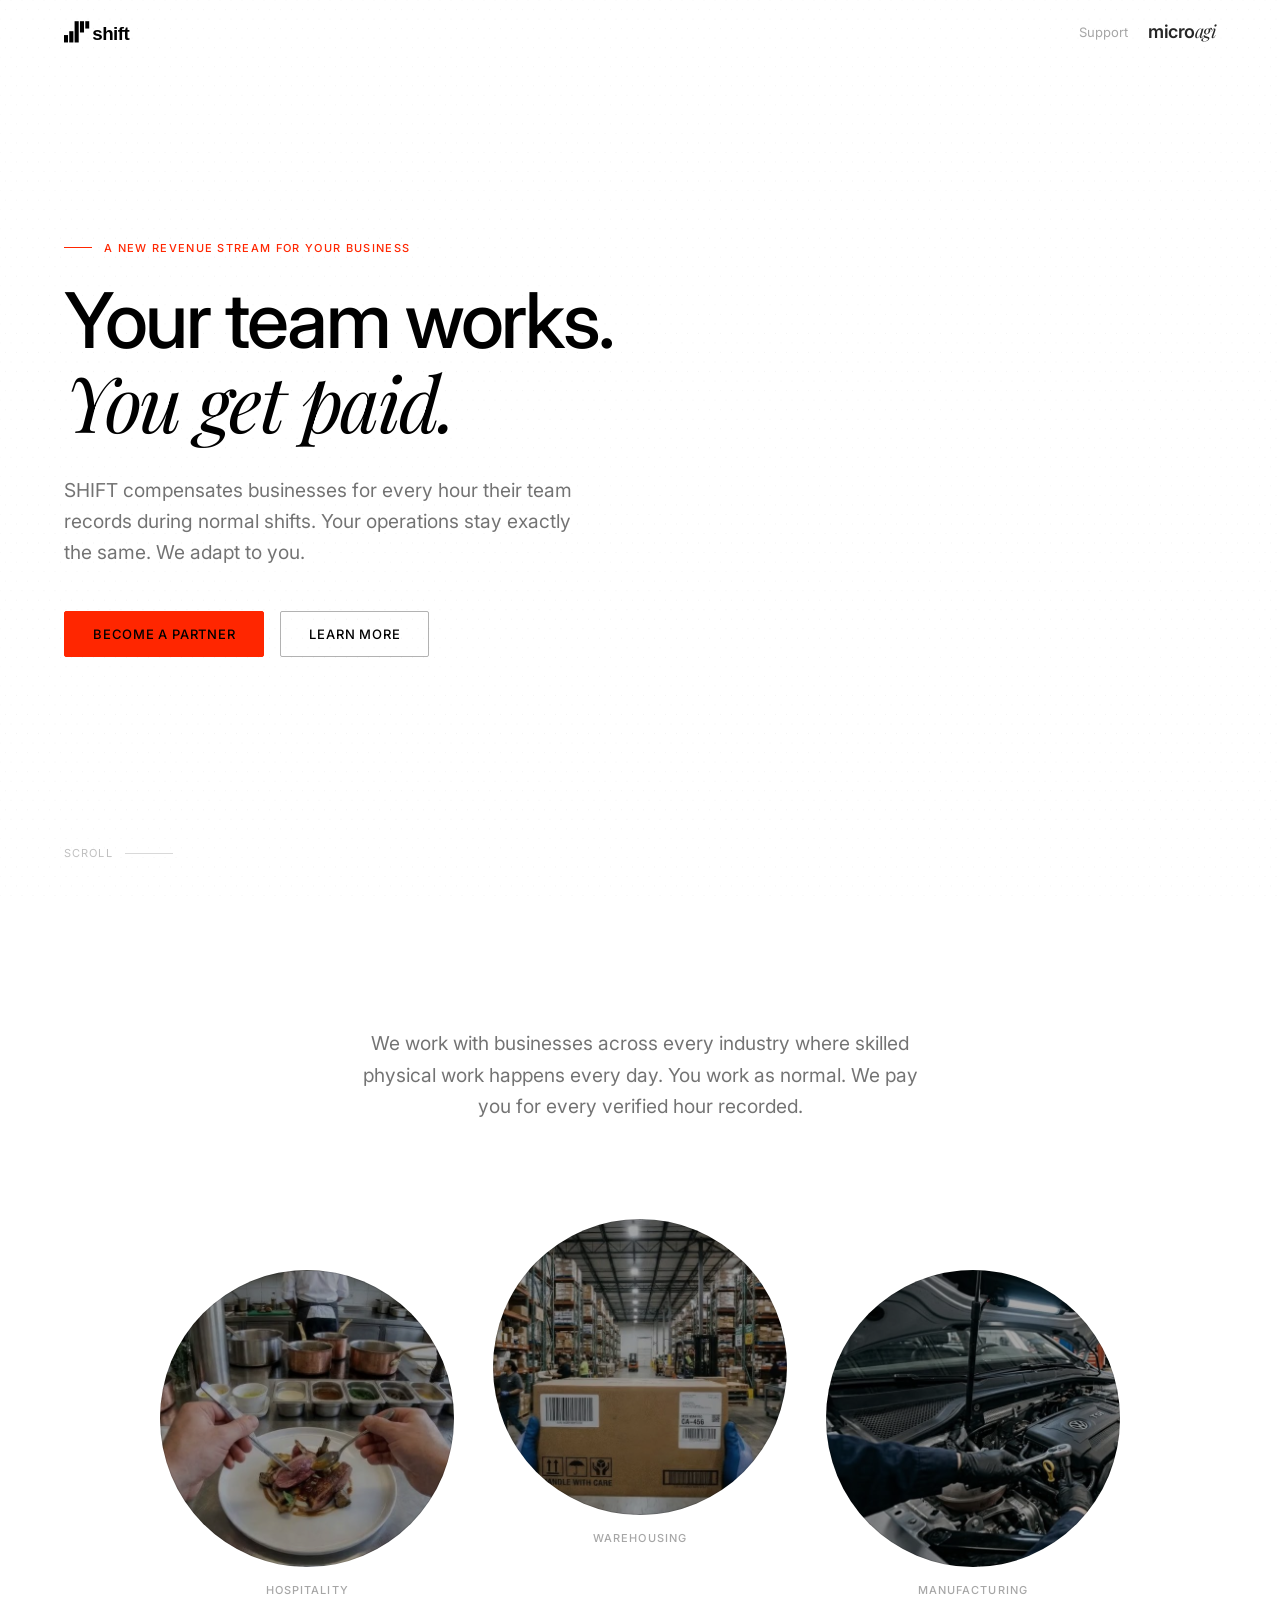
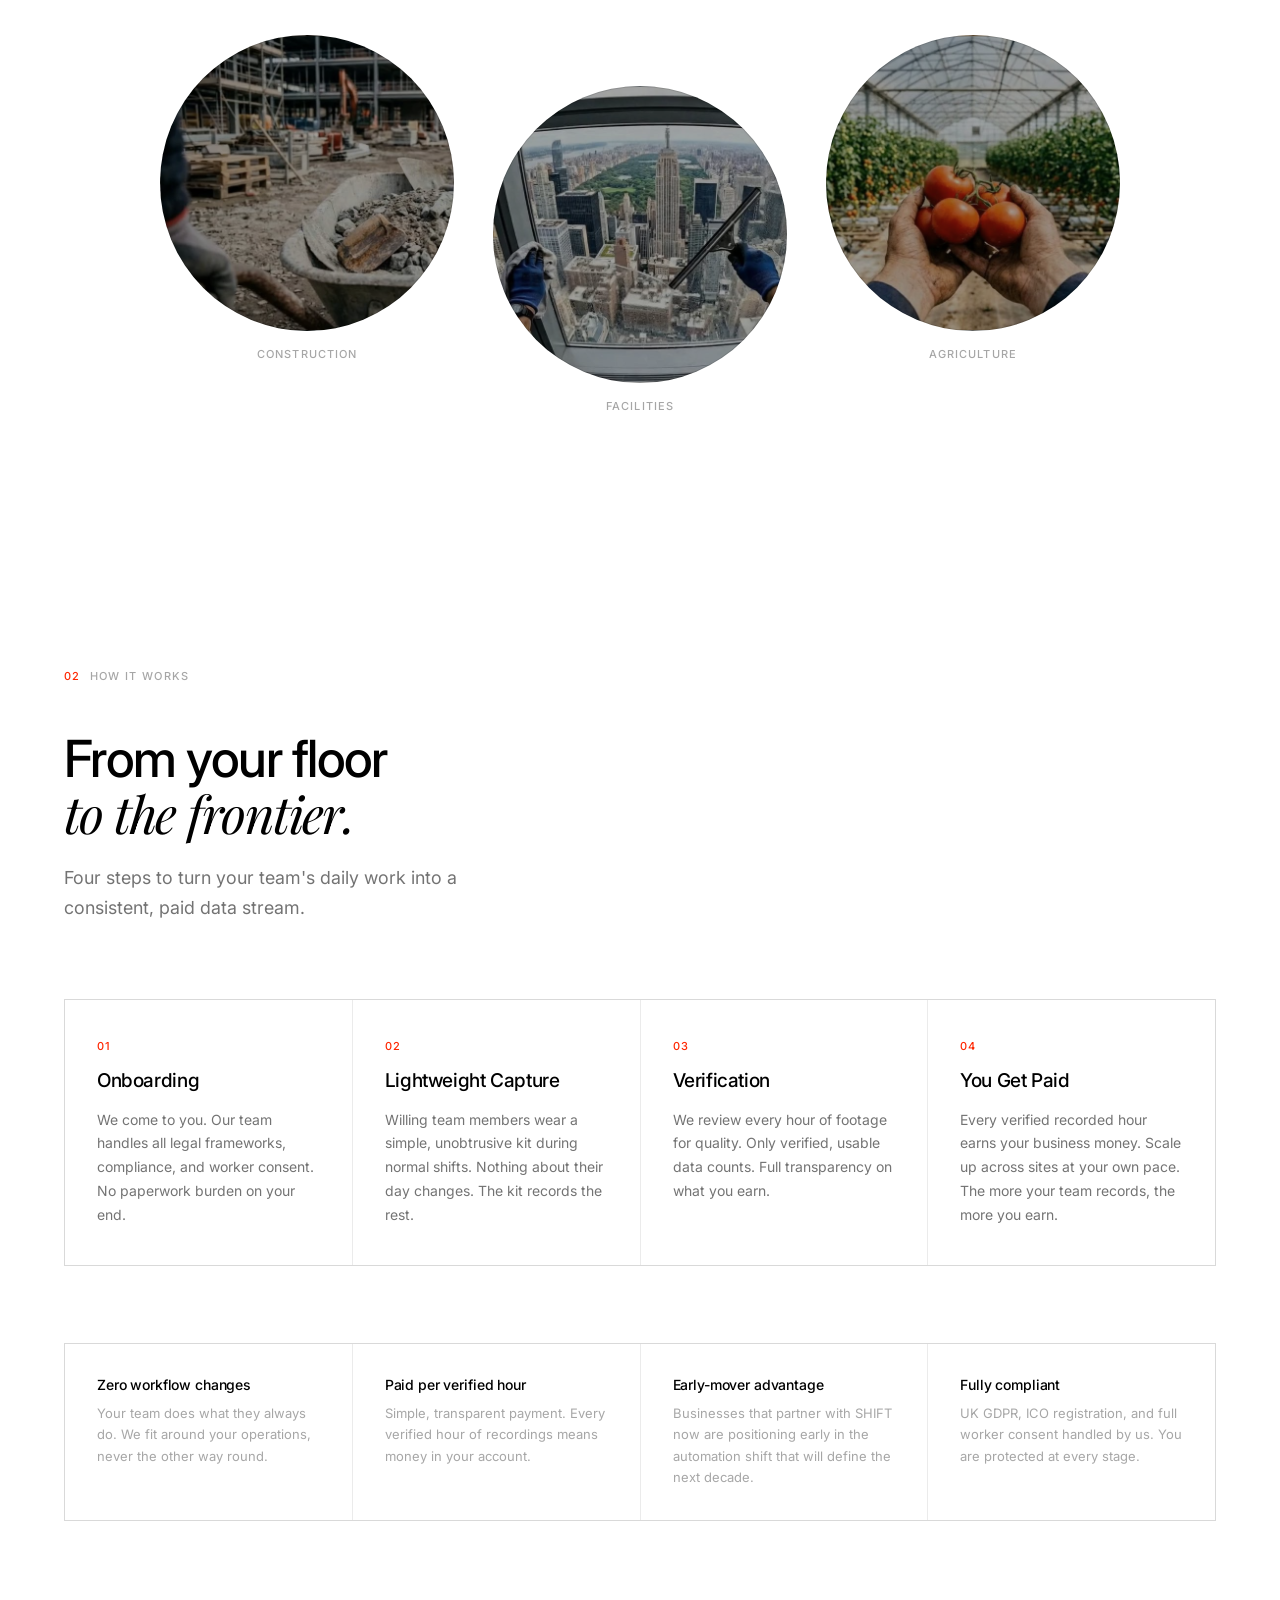
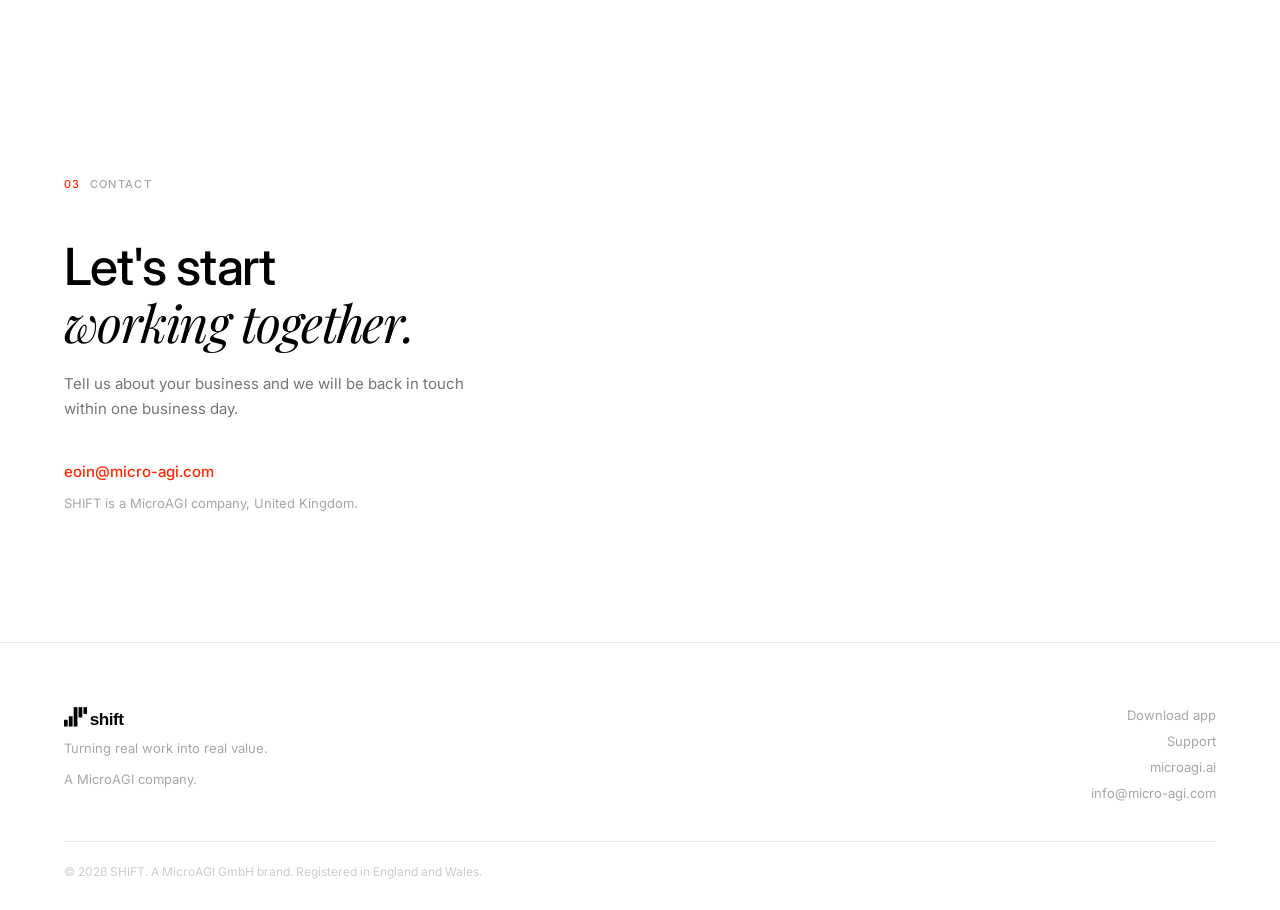
==== marketing/index.html @ 89cf56ff "Add /support and /marketing pages for App Store submission Mirror shift-microagi.com brand styling (" ====
<!DOCTYPE html>
<html lang="en">
<head>
  <meta charset="UTF-8" />
  <meta name="viewport" content="width=device-width, initial-scale=1.0" />
  <title>SHIFT — Turning real work into real value.</title>
  <meta name="description" content="SHIFT works with businesses to capture real-world work data. Your team works as normal. You get paid for every recorded hour. No disruption. Powered by MicroAGI." />
  <link rel="canonical" href="https://go-shift.app/marketing" />
  <link rel="icon" type="image/png" href="../assets/primary_icon.png" />
  <link rel="preconnect" href="https://fonts.googleapis.com" />
  <link rel="preconnect" href="https://fonts.gstatic.com" crossorigin />
  <link href="https://fonts.googleapis.com/css2?family=Inter:wght@300;400;500;600;800&family=Playfair+Display:ital,wght@1,300;1,400&display=swap" rel="stylesheet" />
  <link rel="stylesheet" href="../site-assets/styles.css" />
</head>
<body>

  <canvas class="site-canvas" id="bgCanvas" aria-hidden="true"></canvas>
  <canvas class="dots-canvas" id="dotsCanvas" aria-hidden="true"></canvas>

  <!-- NAV -->
  <header class="nav" id="nav">
    <a href="#hero" class="nav__logo" aria-label="SHIFT Home">
      <img src="../site-assets/img/logo.svg" alt="SHIFT" class="nav__logo-img" width="100" height="28" />
    </a>
    <div class="nav__right">
      <a href="/support" class="footer__link">Support</a>
      <a href="https://www.microagi.ai" class="nav__microagi" target="_blank" rel="noopener noreferrer" aria-label="Visit MicroAGI">
        <span class="nav__microagi-micro">micro</span><span class="nav__microagi-agi">agi</span>
      </a>
    </div>
  </header>

  <main>

    <!-- HERO -->
    <section class="hero" id="hero">
      <div class="hero__content">
        <p class="hero__eyebrow">A new revenue stream for your business</p>
        <h1 class="hero__headline">
          Your team works.<br />
          <em>You get paid.</em>
        </h1>
        <p class="hero__sub">
          SHIFT compensates businesses for every hour their team records during normal shifts. Your operations stay exactly the same. We adapt to you.
        </p>
        <div class="hero__ctas">
          <a href="#contact" class="btn btn--primary">Become a partner</a>
          <a href="#environments" class="btn btn--ghost">Learn more</a>
        </div>
      </div>

      <div class="hero__scroll-indicator" aria-hidden="true">
        <span>scroll</span>
        <div class="hero__scroll-line"></div>
      </div>
    </section>

    <!-- ENVIRONMENTS -->
    <section class="environments" id="environments">
      <p class="env__intro">
        We work with businesses across every industry where skilled physical work happens every day. You work as normal. We pay you for every verified hour recorded.
      </p>
      <div class="env__grid">
        <div class="env__item env__item--low">
          <div class="env__circle" style="background-image:url('../site-assets/img/3.jpg')"></div>
          <span class="env__label">Hospitality</span>
        </div>
        <div class="env__item">
          <div class="env__circle" style="background-image:url('../site-assets/img/1.jpg')"></div>
          <span class="env__label">Warehousing</span>
        </div>
        <div class="env__item env__item--low">
          <div class="env__circle" style="background-image:url('../site-assets/img/4.jpg')"></div>
          <span class="env__label">Manufacturing</span>
        </div>
        <div class="env__item">
          <div class="env__circle" style="background-image:url('../site-assets/img/2.jpg')"></div>
          <span class="env__label">Construction</span>
        </div>
        <div class="env__item env__item--low">
          <div class="env__circle" style="background-image:url('../site-assets/img/5.jpg')"></div>
          <span class="env__label">Facilities</span>
        </div>
        <div class="env__item">
          <div class="env__circle" style="background-image:url('../site-assets/img/6.jpg')"></div>
          <span class="env__label">Agriculture</span>
        </div>
      </div>
    </section>

    <!-- HOW IT WORKS -->
    <section class="section how" id="how">
      <div class="section__header">
        <span class="section__num">02</span>
        <span class="section__label">how it works</span>
      </div>
      <h2 class="how__headline">
        From your floor<br /><em>to the frontier.</em>
      </h2>
      <p class="how__intro">
        Four steps to turn your team's daily work into a consistent, paid data stream.
      </p>

      <div class="how__steps">
        <div class="how__step">
          <div class="how__step-num">01</div>
          <h3 class="how__step-title">Onboarding</h3>
          <p class="how__step-body">We come to you. Our team handles all legal frameworks, compliance, and worker consent. No paperwork burden on your end.</p>
        </div>
        <div class="how__step">
          <div class="how__step-num">02</div>
          <h3 class="how__step-title">Lightweight Capture</h3>
          <p class="how__step-body">Willing team members wear a simple, unobtrusive kit during normal shifts. Nothing about their day changes. The kit records the rest.</p>
        </div>
        <div class="how__step">
          <div class="how__step-num">03</div>
          <h3 class="how__step-title">Verification</h3>
          <p class="how__step-body">We review every hour of footage for quality. Only verified, usable data counts. Full transparency on what you earn.</p>
        </div>
        <div class="how__step">
          <div class="how__step-num">04</div>
          <h3 class="how__step-title">You Get Paid</h3>
          <p class="how__step-body">Every verified recorded hour earns your business money. Scale up across sites at your own pace. The more your team records, the more you earn.</p>
        </div>
      </div>

      <div class="how__pillars">
        <div class="how__pillar">
          <span class="how__pillar-title">Zero workflow changes</span>
          <p class="how__pillar-body">Your team does what they always do. We fit around your operations, never the other way round.</p>
        </div>
        <div class="how__pillar">
          <span class="how__pillar-title">Paid per verified hour</span>
          <p class="how__pillar-body">Simple, transparent payment. Every verified hour of recordings means money in your account.</p>
        </div>
        <div class="how__pillar">
          <span class="how__pillar-title">Early-mover advantage</span>
          <p class="how__pillar-body">Businesses that partner with SHIFT now are positioning early in the automation shift that will define the next decade.</p>
        </div>
        <div class="how__pillar">
          <span class="how__pillar-title">Fully compliant</span>
          <p class="how__pillar-body">UK GDPR, ICO registration, and full worker consent handled by us. You are protected at every stage.</p>
        </div>
      </div>
    </section>

    <!-- CONTACT -->
    <section class="section contact" id="contact">
      <div class="section__header">
        <span class="section__num">03</span>
        <span class="section__label">contact</span>
      </div>
      <div class="contact__content">
        <h2 class="contact__headline">
          Let's start<br /><em>working together.</em>
        </h2>
        <p class="contact__body">
          Tell us about your business and we will be back in touch within one business day.
        </p>
        <a href="mailto:eoin@micro-agi.com" class="contact__email">eoin@micro-agi.com</a>
        <p class="contact__org">SHIFT is a MicroAGI company, United Kingdom.</p>
      </div>
    </section>

  </main>

  <!-- FOOTER -->
  <footer class="footer">
    <div class="footer__inner">
      <div class="footer__brand">
        <a href="#hero" class="footer__logo" aria-label="SHIFT Home">
          <img src="../site-assets/img/logo.svg" alt="SHIFT" class="footer__logo-img" width="80" height="22" />
        </a>
        <p class="footer__tagline">Turning real work into real value.</p>
        <p class="footer__tagline">A MicroAGI company.</p>
      </div>
      <div class="footer__right">
        <a href="/" class="footer__link">Download app</a>
        <a href="/support" class="footer__link">Support</a>
        <a href="https://www.microagi.ai" class="footer__link" target="_blank" rel="noopener noreferrer">microagi.ai</a>
        <a href="mailto:info@micro-agi.com" class="footer__link">info@micro-agi.com</a>
      </div>
    </div>
    <div class="footer__bottom">
      <p class="footer__copy">&copy; 2026 SHIFT. A MicroAGI GmbH brand. Registered in England and Wales.</p>
    </div>
  </footer>

  <script src="../site-assets/bg.js"></script>
  <script src="../site-assets/dots.js"></script>
  <script src="../site-assets/main.js"></script>
</body>
</html>
---- site-assets/styles.css ----
/* ============================================================
   SHIFT UK — Brand Stylesheet
   Colors: #fff, #000, #FF2600 (Dawn Orange)
   Fonts:  Inter, Playfair Display Italic
   ============================================================ */

/* ── RESET & BASE ─────────────────────────────────────────── */
*, *::before, *::after {
  box-sizing: border-box;
  margin: 0;
  padding: 0;
}

:root {
  --black:      #FFFFFF;
  --white:      #000000;
  --orange:     #FF2600;
  --dim:        rgba(0,0,0,0.55);
  --dimmer:     rgba(0,0,0,0.35);
  --faint:      rgba(0,0,0,0.08);
  --faintest:   rgba(0,0,0,0.05);

  --font-sans:  'Inter', 'Helvetica Neue', Arial, sans-serif;
  --font-serif: 'Playfair Display', Georgia, serif;

  --nav-h:      64px;
  --pad-v:      clamp(80px, 10vw, 140px);
  --pad-h:      clamp(24px, 5vw, 80px);
  --max-w:      1440px;

  --ease:       cubic-bezier(0.16, 1, 0.3, 1);
}

html {
  scroll-behavior: smooth;
  font-size: 16px;
  -webkit-font-smoothing: antialiased;
  background: var(--black);
}

body {
  font-family: var(--font-sans);
  background: transparent;
  color: var(--white);
  overflow-x: hidden;
}

a {
  color: inherit;
  text-decoration: none;
}

img, svg {
  display: block;
  max-width: 100%;
}

button {
  font-family: inherit;
  cursor: pointer;
  border: none;
  background: none;
}

em {
  font-family: var(--font-serif);
  font-style: italic;
  font-weight: 300;
}

p {
  font-size: clamp(15px, 1.1vw, 17px);
  line-height: 1.65;
  color: var(--dim);
}

/* ── BUTTONS ──────────────────────────────────────────────── */
.btn {
  display: inline-flex;
  align-items: center;
  justify-content: center;
  font-family: var(--font-sans);
  font-size: 13px;
  font-weight: 500;
  letter-spacing: 0.06em;
  text-transform: uppercase;
  padding: 14px 28px;
  border-radius: 2px;
  transition: background 0.2s var(--ease), color 0.2s, border-color 0.2s;
  white-space: nowrap;
}

.btn--primary {
  background: var(--orange);
  color: var(--white);
  border: 1px solid var(--orange);
}
.btn--primary:hover {
  background: transparent;
  color: var(--orange);
}

.btn--ghost {
  background: transparent;
  color: var(--white);
  border: 1px solid rgba(0,0,0,0.3);
}
.btn--ghost:hover {
  border-color: var(--white);
  background: rgba(0,0,0,0.06);
}

.btn--full { width: 100%; }

/* ── NAV ──────────────────────────────────────────────────── */
.nav {
  position: fixed;
  top: 0;
  left: 0;
  right: 0;
  z-index: 100;
  height: var(--nav-h);
  display: flex;
  align-items: center;
  justify-content: space-between;
  padding: 0 var(--pad-h);
  background: transparent;
  border-bottom: 1px solid transparent;
  transition: background 0.3s;
}

.nav.nav--scrolled {
  background: transparent;
  backdrop-filter: none;
}

.nav__logo { display: flex; align-items: center; }

.nav__logo-img {
  display: block;
  height: 22px;
  width: auto;
}

.nav__microagi {
  display: flex;
  align-items: baseline;
  opacity: 0.85;
  transition: opacity 0.2s;
  line-height: 1;
}
.nav__microagi:hover { opacity: 1; }

.nav__microagi-micro {
  font-family: 'Inter', sans-serif;
  font-weight: 600;
  font-size: 18px;
  letter-spacing: -0.03em;
  color: var(--white);
}

.nav__microagi-agi {
  font-family: 'Playfair Display', Georgia, serif;
  font-style: italic;
  font-weight: 300;
  font-size: 18px;
  letter-spacing: -0.01em;
  color: var(--white);
}

/* ── HERO ─────────────────────────────────────────────────── */
.hero {
  position: relative;
  min-height: 100svh;
  display: flex;
  align-items: center;
  background: transparent;
  padding: calc(var(--nav-h) + 60px) var(--pad-h) var(--pad-v);
  overflow: hidden;
}

.site-canvas {
  position: fixed;
  inset: 0;
  z-index: -2;
  pointer-events: none;
  display: block;
  width: 100vw;
  height: 100vh;
}

.dots-canvas {
  position: fixed;
  inset: 0;
  z-index: -1;
  pointer-events: none;
  display: block;
  width: 100vw;
  height: 100vh;
}

.hero__content {
  position: relative;
  z-index: 3;
  max-width: 900px;
}

.hero__eyebrow {
  font-size: 11px;
  font-weight: 500;
  letter-spacing: 0.12em;
  text-transform: uppercase;
  color: var(--orange);
  margin-bottom: 24px;
  display: flex;
  align-items: center;
  gap: 12px;
}
.hero__eyebrow::before {
  content: '';
  display: block;
  width: 28px;
  height: 1px;
  background: var(--orange);
}

.hero__headline {
  font-size: clamp(48px, 6vw, 100px);
  font-weight: 500;
  line-height: 1.05;
  letter-spacing: -0.03em;
  color: var(--white);
  margin-bottom: 28px;
}

.hero__sub {
  font-size: clamp(17px, 1.5vw, 21px);
  color: rgba(0,0,0,0.55);
  line-height: 1.6;
  max-width: 520px;
  margin-bottom: 44px;
}

.hero__ctas {
  display: flex;
  gap: 16px;
  flex-wrap: wrap;
}

.hero__scroll-indicator {
  position: absolute;
  z-index: 3;
  bottom: 40px;
  left: var(--pad-h);
  display: flex;
  align-items: center;
  gap: 12px;
  color: rgba(0,0,0,0.25);
  font-size: 11px;
  letter-spacing: 0.1em;
  text-transform: uppercase;
}

.hero__scroll-line {
  width: 48px;
  height: 1px;
  background: rgba(0,0,0,0.15);
  position: relative;
  overflow: hidden;
}
.hero__scroll-line::after {
  content: '';
  position: absolute;
  top: 0;
  left: -100%;
  width: 100%;
  height: 100%;
  background: var(--orange);
  animation: scrollLine 2.5s ease-in-out infinite;
}
@keyframes scrollLine {
  0%   { left: -100%; }
  50%  { left: 0; }
  100% { left: 100%; }
}

/* ── ENVIRONMENTS ─────────────────────────────────────────── */
.environments {
  background: transparent;
  padding: var(--pad-v) var(--pad-h);
}

.env__intro {
  max-width: 560px;
  margin: 0 auto clamp(60px, 8vw, 96px);
  text-align: center;
  font-size: clamp(17px, 1.5vw, 20px);
  color: var(--dim);
  line-height: 1.65;
}

.env__grid {
  display: grid;
  grid-template-columns: repeat(3, 1fr);
  gap: clamp(20px, 3vw, 40px);
  max-width: 960px;
  margin: 0 auto;
}

.env__item {
  display: flex;
  flex-direction: column;
  align-items: center;
  gap: 16px;
}

.env__item--low {
  margin-top: clamp(28px, 4vw, 56px);
}

.env__circle {
  width: 100%;
  padding-bottom: 100%;
  border-radius: 50%;
  background-color: #f5f5f5;
  background-size: cover;
  background-position: center;
  border: 1px solid rgba(0,0,0,0.12);
  transition: border-color 0.3s var(--ease), filter 0.3s var(--ease);
  position: relative;
  overflow: hidden;
  filter: brightness(0.65) saturate(0.85);
}

.env__item:hover .env__circle {
  border-color: rgba(0,0,0,0.4);
  filter: brightness(0.9) saturate(1.05);
}

.env__label {
  font-size: 11px;
  font-weight: 500;
  letter-spacing: 0.1em;
  text-transform: uppercase;
  color: var(--dimmer);
  transition: color 0.2s;
}

.env__item:hover .env__label {
  color: var(--white);
}

/* ── SHARED SECTION ───────────────────────────────────────── */
.section {
  padding: var(--pad-v) var(--pad-h);
  max-width: var(--max-w);
  margin: 0 auto;
}

.section__header {
  display: flex;
  align-items: center;
  gap: 10px;
  margin-bottom: 48px;
}

.section__num {
  font-size: 11px;
  font-weight: 500;
  color: var(--orange);
  letter-spacing: 0.08em;
}

.section__label {
  font-size: 11px;
  font-weight: 500;
  letter-spacing: 0.12em;
  text-transform: uppercase;
  color: var(--dimmer);
}

/* ── HOW IT WORKS ─────────────────────────────────────────── */
.how__headline {
  font-size: clamp(36px, 4vw, 72px);
  font-weight: 500;
  line-height: 1.08;
  letter-spacing: -0.03em;
  color: var(--white);
  margin-bottom: 20px;
}

.how__intro {
  font-size: clamp(17px, 1.4vw, 20px);
  color: var(--dim);
  max-width: 480px;
  margin-bottom: clamp(48px, 6vw, 80px);
}

.how__steps {
  display: grid;
  grid-template-columns: repeat(4, 1fr);
  gap: 1px;
  background: var(--faint);
  border: 1px solid var(--faint);
  margin-bottom: clamp(48px, 6vw, 80px);
}

.how__step {
  background: var(--black);
  padding: clamp(28px, 3vw, 44px) clamp(20px, 2.5vw, 32px);
  display: flex;
  flex-direction: column;
  gap: 16px;
}

.how__step-num {
  font-size: 11px;
  font-weight: 500;
  color: var(--orange);
  letter-spacing: 0.1em;
}

.how__step-title {
  font-size: 19px;
  font-weight: 500;
  letter-spacing: -0.02em;
  color: var(--white);
}

.how__step-body {
  font-size: 14px;
  line-height: 1.7;
  color: var(--dim);
}

.how__pillars {
  display: grid;
  grid-template-columns: repeat(4, 1fr);
  gap: 1px;
  background: var(--faint);
  border: 1px solid var(--faint);
}

.how__pillar {
  background: var(--black);
  padding: clamp(24px, 2.5vw, 36px) clamp(20px, 2.5vw, 32px);
  display: flex;
  flex-direction: column;
  gap: 10px;
}

.how__pillar-title {
  font-size: 14px;
  font-weight: 500;
  color: var(--white);
  letter-spacing: -0.01em;
}

.how__pillar-body {
  font-size: 13px;
  color: var(--dimmer);
  line-height: 1.65;
}

/* ── CONTACT ──────────────────────────────────────────────── */
.contact__content {
  max-width: 560px;
}

.contact__headline {
  font-size: clamp(36px, 4vw, 64px);
  font-weight: 500;
  line-height: 1.08;
  letter-spacing: -0.03em;
  color: var(--white);
  margin-bottom: 20px;
}

.contact__body {
  color: var(--dim);
  margin-bottom: 40px;
  max-width: 400px;
}

.contact__book {
  display: inline-flex;
  margin-bottom: 40px;
  font-size: 14px;
  padding: 16px 36px;
}

.contact__email {
  display: block;
  font-size: 15px;
  font-weight: 500;
  color: var(--orange);
  margin-bottom: 12px;
  transition: opacity 0.2s;
}
.contact__email:hover { opacity: 0.7; }

.contact__org {
  font-size: 13px;
  color: var(--dimmer);
}

/* ── CONTACT FORM ─────────────────────────────────────────── */
.contact__content:has(.contact__form) {
  max-width: 680px;
}

.contact__form {
  display: flex;
  flex-direction: column;
  gap: 20px;
  margin-bottom: 32px;
}

.contact__honey {
  position: absolute;
  left: -9999px;
  width: 1px;
  height: 1px;
  opacity: 0;
  pointer-events: none;
}

.contact__form-grid {
  display: grid;
  grid-template-columns: repeat(2, 1fr);
  gap: 16px;
}

.contact__field {
  display: flex;
  flex-direction: column;
  gap: 6px;
}

.contact__field--full { grid-column: 1 / -1; }

.contact__label {
  font-size: 11px;
  font-weight: 500;
  letter-spacing: 0.08em;
  text-transform: uppercase;
  color: var(--dimmer);
}

.contact__input,
.contact__textarea {
  width: 100%;
  font-family: var(--font-sans);
  font-size: 15px;
  font-weight: 400;
  color: var(--white);
  background: transparent;
  border: 1px solid rgba(0,0,0,0.18);
  border-radius: 2px;
  padding: 12px 14px;
  transition: border-color 0.2s var(--ease), background 0.2s var(--ease);
  outline: none;
}

.contact__textarea {
  resize: vertical;
  min-height: 120px;
  font-family: var(--font-sans);
  line-height: 1.55;
}

.contact__input:hover,
.contact__textarea:hover {
  border-color: rgba(0,0,0,0.35);
}

.contact__input:focus,
.contact__textarea:focus {
  border-color: var(--orange);
  background: rgba(255,38,0,0.03);
}

.contact__input:user-invalid,
.contact__textarea:user-invalid {
  border-color: rgba(255,38,0,0.55);
}

.contact__consents {
  display: flex;
  flex-direction: column;
  gap: 10px;
  margin-top: 4px;
}

.contact__consent {
  display: flex;
  align-items: flex-start;
  gap: 10px;
  font-size: 13px;
  line-height: 1.5;
  color: var(--dim);
  cursor: pointer;
  user-select: none;
}

.contact__consent input[type="checkbox"] {
  appearance: none;
  -webkit-appearance: none;
  width: 16px;
  height: 16px;
  flex-shrink: 0;
  margin-top: 2px;
  border: 1px solid rgba(0,0,0,0.3);
  border-radius: 2px;
  background: transparent;
  cursor: pointer;
  position: relative;
  transition: border-color 0.15s, background 0.15s;
}

.contact__consent input[type="checkbox"]:hover {
  border-color: rgba(0,0,0,0.55);
}

.contact__consent input[type="checkbox"]:checked {
  background: var(--orange);
  border-color: var(--orange);
}

.contact__consent input[type="checkbox"]:checked::after {
  content: '';
  position: absolute;
  left: 4px;
  top: 1px;
  width: 5px;
  height: 9px;
  border: solid #fff;
  border-width: 0 1.5px 1.5px 0;
  transform: rotate(45deg);
}

.contact__consent input[type="checkbox"]:focus-visible {
  outline: 2px solid var(--orange);
  outline-offset: 2px;
}

.contact__submit {
  align-self: flex-start;
  margin-top: 8px;
  padding: 14px 36px;
  font-size: 13px;
}

.contact__submit:disabled {
  opacity: 0.6;
  cursor: not-allowed;
}

.contact__form-status {
  font-size: 14px;
  line-height: 1.5;
  min-height: 1.2em;
}

.contact__form-status--ok { color: var(--white); }
.contact__form-status--err { color: var(--orange); }

@media (max-width: 560px) {
  .contact__form-grid { grid-template-columns: 1fr; }
}

/* ── FOOTER ───────────────────────────────────────────────── */
.footer {
  background: transparent;
  border-top: 1px solid var(--faint);
  padding: clamp(40px, 5vw, 64px) var(--pad-h) 28px;
}

.footer__inner {
  max-width: var(--max-w);
  margin: 0 auto;
  display: flex;
  justify-content: space-between;
  align-items: flex-start;
  gap: 32px;
  padding-bottom: 40px;
  border-bottom: 1px solid var(--faint);
  margin-bottom: 20px;
}

.footer__brand {
  display: flex;
  flex-direction: column;
  gap: 12px;
}

.footer__logo { display: flex; align-items: center; }

.footer__logo-img {
  display: block;
  height: 20px;
  width: auto;
}

.footer__tagline {
  font-size: 13px;
  color: rgba(0,0,0,0.35);
  line-height: 1.5;
}

.footer__right {
  display: flex;
  flex-direction: column;
  align-items: flex-end;
  gap: 10px;
}

.footer__link {
  font-size: 13px;
  color: var(--dimmer);
  transition: color 0.2s;
}
.footer__link:hover { color: var(--white); }

.footer__bottom {
  max-width: var(--max-w);
  margin: 0 auto;
}

.footer__copy {
  font-size: 12px;
  color: rgba(0,0,0,0.2);
}

/* ── SCROLL ANIMATIONS ────────────────────────────────────── */
.reveal {
  opacity: 0;
  transform: translateY(20px);
  transition: opacity 0.7s var(--ease), transform 0.7s var(--ease);
}

.reveal.in-view {
  opacity: 1;
  transform: none;
}

.reveal-delay-1 { transition-delay: 0.1s; }
.reveal-delay-2 { transition-delay: 0.2s; }
.reveal-delay-3 { transition-delay: 0.3s; }

/* ── RESPONSIVE ───────────────────────────────────────────── */
@media (max-width: 1024px) {
  .how__steps,
  .how__pillars {
    grid-template-columns: repeat(2, 1fr);
  }
}

@media (max-width: 768px) {
  .contact__grid { grid-template-columns: 1fr; }

  .env__grid { grid-template-columns: repeat(2, 1fr); }
  .env__item--low { margin-top: 0; }

  .how__steps,
  .how__pillars {
    grid-template-columns: 1fr;
  }

  .footer__inner {
    flex-direction: column;
    gap: 24px;
  }
  .footer__right { align-items: flex-start; }

  .hero__scroll-indicator { display: none; }
}

@media (max-width: 480px) {
  .env__grid { grid-template-columns: repeat(2, 1fr); }

  .hero__ctas { flex-direction: column; }
  .hero__ctas .btn { width: 100%; }
}

/* ── NAV RIGHT ────────────────────────────────────────────── */
.nav__right {
  display: flex;
  align-items: center;
  gap: 20px;
}

/* ── LOCALE SWITCHER ──────────────────────────────────────── */
.locale-switcher {
  position: relative;
}

.locale-btn {
  display: flex;
  align-items: center;
  gap: 6px;
  background: none;
  border: 1px solid rgba(0,0,0,0.15);
  border-radius: 100px;
  padding: 5px 10px 5px 6px;
  cursor: pointer;
  transition: border-color 0.2s;
}

.locale-btn:hover {
  border-color: rgba(0,0,0,0.35);
}

.locale-flag {
  font-size: 18px;
  line-height: 1;
  display: block;
  width: 22px;
  height: 22px;
  border-radius: 50%;
  overflow: hidden;
  display: flex;
  align-items: center;
  justify-content: center;
}

.locale-caret {
  transition: transform 0.2s;
  flex-shrink: 0;
}

.locale-btn.open .locale-caret {
  transform: rotate(180deg);
}

.locale-dropdown {
  position: absolute;
  top: calc(100% + 10px);
  right: 0;
  min-width: 220px;
  background: #eee;
  border: 1px solid rgba(0,0,0,0.1);
  border-radius: 12px;
  padding: 8px;
  display: none;
  z-index: 200;
  box-shadow: 0 16px 40px rgba(0,0,0,0.15);
}

.locale-dropdown.open {
  display: block;
}

.locale-region {
  padding: 4px 0;
}

.locale-region + .locale-region {
  border-top: 1px solid rgba(0,0,0,0.06);
  margin-top: 4px;
  padding-top: 8px;
}

.locale-region-btn {
  display: flex;
  align-items: center;
  gap: 8px;
  width: 100%;
  background: none;
  border: none;
  border-radius: 8px;
  padding: 7px 8px;
  cursor: pointer;
  color: var(--white);
  font-family: var(--font-sans);
  font-size: 13px;
  font-weight: 500;
  transition: background 0.15s;
  text-align: left;
}

.locale-region-btn:hover {
  background: rgba(0,0,0,0.06);
}

.locale-region-btn.active {
  color: var(--orange);
}

.locale-region-flag {
  font-size: 16px;
  width: 20px;
  text-align: center;
}

.locale-langs {
  display: flex;
  flex-wrap: wrap;
  gap: 4px;
  padding: 4px 8px 4px 36px;
}

.locale-lang-btn {
  background: none;
  border: 1px solid rgba(0,0,0,0.1);
  border-radius: 100px;
  padding: 3px 10px;
  font-family: var(--font-sans);
  font-size: 11px;
  font-weight: 500;
  color: var(--dimmer);
  cursor: pointer;
  transition: all 0.15s;
}

.locale-lang-btn:hover {
  border-color: rgba(0,0,0,0.3);
  color: var(--white);
}

.locale-lang-btn.active {
  border-color: var(--orange);
  color: var(--orange);
  background: rgba(255,38,0,0.08);
}
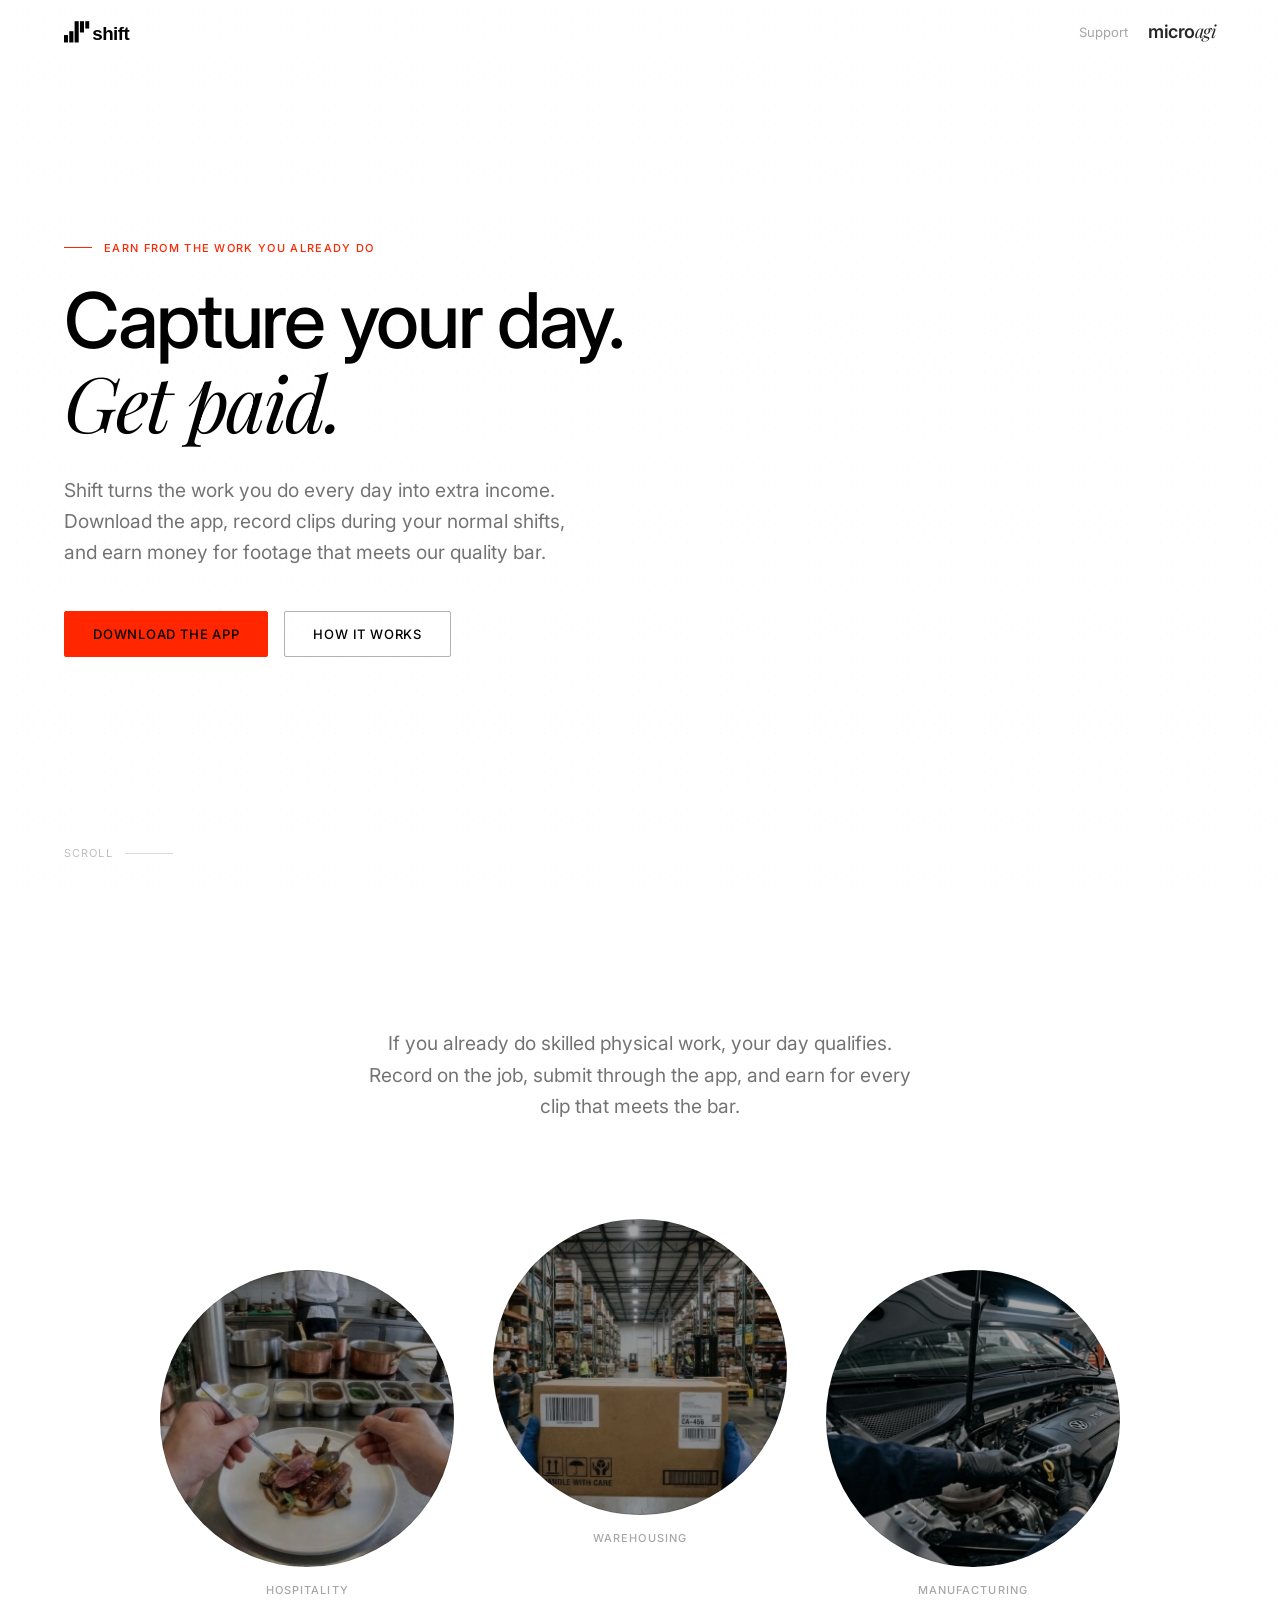
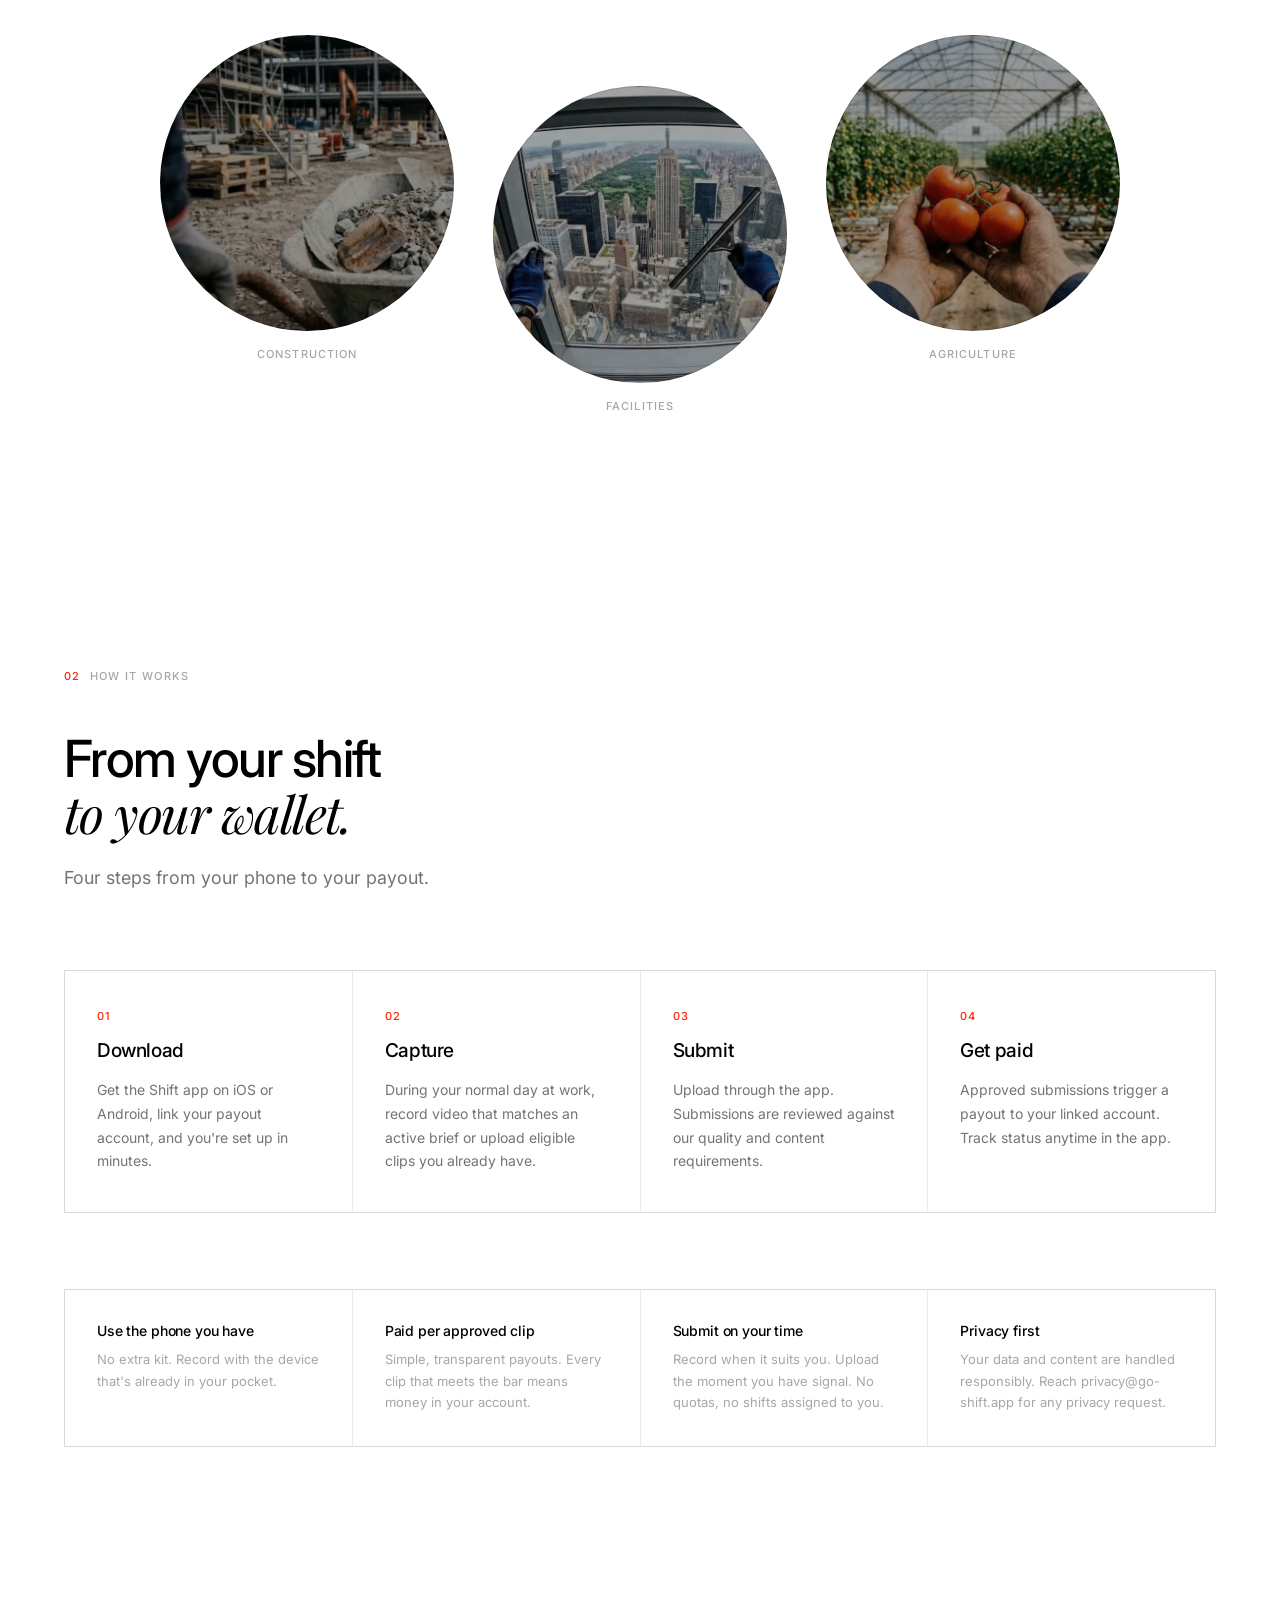
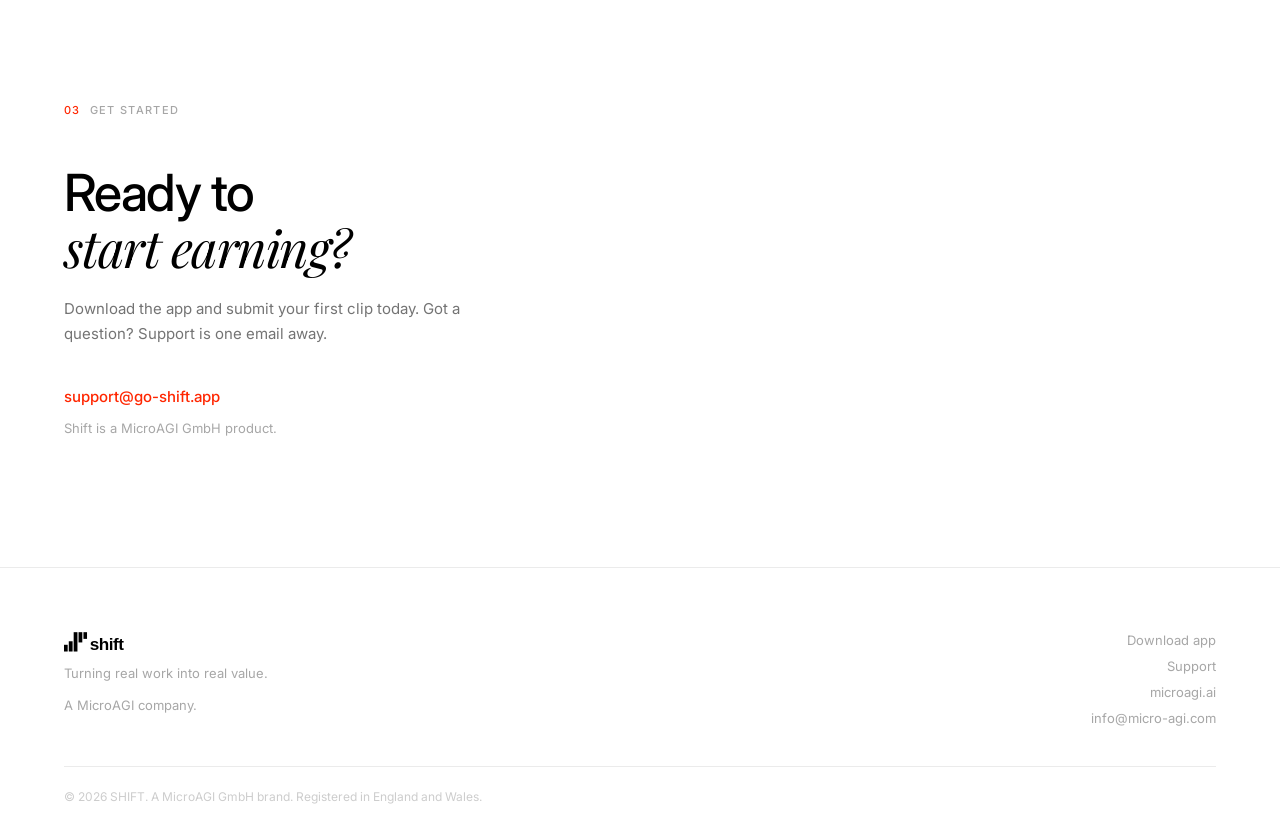
==== commit 135718aa: "Reframe /marketing for individual operators; drop legal-address row from /support The /marketing pag" ====
--- a/marketing/index.html
+++ b/marketing/index.html
@@ -3,8 +3,8 @@
 <head>
   <meta charset="UTF-8" />
   <meta name="viewport" content="width=device-width, initial-scale=1.0" />
-  <title>SHIFT — Turning real work into real value.</title>
-  <meta name="description" content="SHIFT works with businesses to capture real-world work data. Your team works as normal. You get paid for every recorded hour. No disruption. Powered by MicroAGI." />
+  <title>Shift — Earn from the work you already do.</title>
+  <meta name="description" content="Shift turns the work you do every day into extra income. Download the app, record clips during your normal shifts, and earn money for footage that meets our quality bar." />
   <link rel="canonical" href="https://go-shift.app/marketing" />
   <link rel="icon" type="image/png" href="../assets/primary_icon.png" />
   <link rel="preconnect" href="https://fonts.googleapis.com" />
@@ -35,17 +35,17 @@
     <!-- HERO -->
     <section class="hero" id="hero">
       <div class="hero__content">
-        <p class="hero__eyebrow">A new revenue stream for your business</p>
+        <p class="hero__eyebrow">Earn from the work you already do</p>
         <h1 class="hero__headline">
-          Your team works.<br />
-          <em>You get paid.</em>
+          Capture your day.<br />
+          <em>Get paid.</em>
         </h1>
         <p class="hero__sub">
-          SHIFT compensates businesses for every hour their team records during normal shifts. Your operations stay exactly the same. We adapt to you.
+          Shift turns the work you do every day into extra income. Download the app, record clips during your normal shifts, and earn money for footage that meets our quality bar.
         </p>
         <div class="hero__ctas">
-          <a href="#contact" class="btn btn--primary">Become a partner</a>
-          <a href="#environments" class="btn btn--ghost">Learn more</a>
+          <a href="/" class="btn btn--primary">Download the app</a>
+          <a href="#how" class="btn btn--ghost">How it works</a>
         </div>
       </div>
 
@@ -58,7 +58,7 @@
     <!-- ENVIRONMENTS -->
     <section class="environments" id="environments">
       <p class="env__intro">
-        We work with businesses across every industry where skilled physical work happens every day. You work as normal. We pay you for every verified hour recorded.
+        If you already do skilled physical work, your day qualifies. Record on the job, submit through the app, and earn for every clip that meets the bar.
       </p>
       <div class="env__grid">
         <div class="env__item env__item--low">
@@ -95,51 +95,51 @@
         <span class="section__label">how it works</span>
       </div>
       <h2 class="how__headline">
-        From your floor<br /><em>to the frontier.</em>
+        From your shift<br /><em>to your wallet.</em>
       </h2>
       <p class="how__intro">
-        Four steps to turn your team's daily work into a consistent, paid data stream.
+        Four steps from your phone to your payout.
       </p>
 
       <div class="how__steps">
         <div class="how__step">
           <div class="how__step-num">01</div>
-          <h3 class="how__step-title">Onboarding</h3>
-          <p class="how__step-body">We come to you. Our team handles all legal frameworks, compliance, and worker consent. No paperwork burden on your end.</p>
+          <h3 class="how__step-title">Download</h3>
+          <p class="how__step-body">Get the Shift app on iOS or Android, link your payout account, and you're set up in minutes.</p>
         </div>
         <div class="how__step">
           <div class="how__step-num">02</div>
-          <h3 class="how__step-title">Lightweight Capture</h3>
-          <p class="how__step-body">Willing team members wear a simple, unobtrusive kit during normal shifts. Nothing about their day changes. The kit records the rest.</p>
+          <h3 class="how__step-title">Capture</h3>
+          <p class="how__step-body">During your normal day at work, record video that matches an active brief or upload eligible clips you already have.</p>
         </div>
         <div class="how__step">
           <div class="how__step-num">03</div>
-          <h3 class="how__step-title">Verification</h3>
-          <p class="how__step-body">We review every hour of footage for quality. Only verified, usable data counts. Full transparency on what you earn.</p>
+          <h3 class="how__step-title">Submit</h3>
+          <p class="how__step-body">Upload through the app. Submissions are reviewed against our quality and content requirements.</p>
         </div>
         <div class="how__step">
           <div class="how__step-num">04</div>
-          <h3 class="how__step-title">You Get Paid</h3>
-          <p class="how__step-body">Every verified recorded hour earns your business money. Scale up across sites at your own pace. The more your team records, the more you earn.</p>
+          <h3 class="how__step-title">Get paid</h3>
+          <p class="how__step-body">Approved submissions trigger a payout to your linked account. Track status anytime in the app.</p>
         </div>
       </div>
 
       <div class="how__pillars">
         <div class="how__pillar">
-          <span class="how__pillar-title">Zero workflow changes</span>
-          <p class="how__pillar-body">Your team does what they always do. We fit around your operations, never the other way round.</p>
+          <span class="how__pillar-title">Use the phone you have</span>
+          <p class="how__pillar-body">No extra kit. Record with the device that's already in your pocket.</p>
         </div>
         <div class="how__pillar">
-          <span class="how__pillar-title">Paid per verified hour</span>
-          <p class="how__pillar-body">Simple, transparent payment. Every verified hour of recordings means money in your account.</p>
+          <span class="how__pillar-title">Paid per approved clip</span>
+          <p class="how__pillar-body">Simple, transparent payouts. Every clip that meets the bar means money in your account.</p>
         </div>
         <div class="how__pillar">
-          <span class="how__pillar-title">Early-mover advantage</span>
-          <p class="how__pillar-body">Businesses that partner with SHIFT now are positioning early in the automation shift that will define the next decade.</p>
+          <span class="how__pillar-title">Submit on your time</span>
+          <p class="how__pillar-body">Record when it suits you. Upload the moment you have signal. No quotas, no shifts assigned to you.</p>
         </div>
         <div class="how__pillar">
-          <span class="how__pillar-title">Fully compliant</span>
-          <p class="how__pillar-body">UK GDPR, ICO registration, and full worker consent handled by us. You are protected at every stage.</p>
+          <span class="how__pillar-title">Privacy first</span>
+          <p class="how__pillar-body">Your data and content are handled responsibly. Reach <a href="mailto:privacy@go-shift.app">privacy@go-shift.app</a> for any privacy request.</p>
         </div>
       </div>
     </section>
@@ -148,17 +148,17 @@
     <section class="section contact" id="contact">
       <div class="section__header">
         <span class="section__num">03</span>
-        <span class="section__label">contact</span>
+        <span class="section__label">get started</span>
       </div>
       <div class="contact__content">
         <h2 class="contact__headline">
-          Let's start<br /><em>working together.</em>
+          Ready to<br /><em>start earning?</em>
         </h2>
         <p class="contact__body">
-          Tell us about your business and we will be back in touch within one business day.
+          Download the app and submit your first clip today. Got a question? Support is one email away.
         </p>
-        <a href="mailto:eoin@micro-agi.com" class="contact__email">eoin@micro-agi.com</a>
-        <p class="contact__org">SHIFT is a MicroAGI company, United Kingdom.</p>
+        <a href="mailto:support@go-shift.app" class="contact__email">support@go-shift.app</a>
+        <p class="contact__org">Shift is a MicroAGI GmbH product.</p>
       </div>
     </section>
 
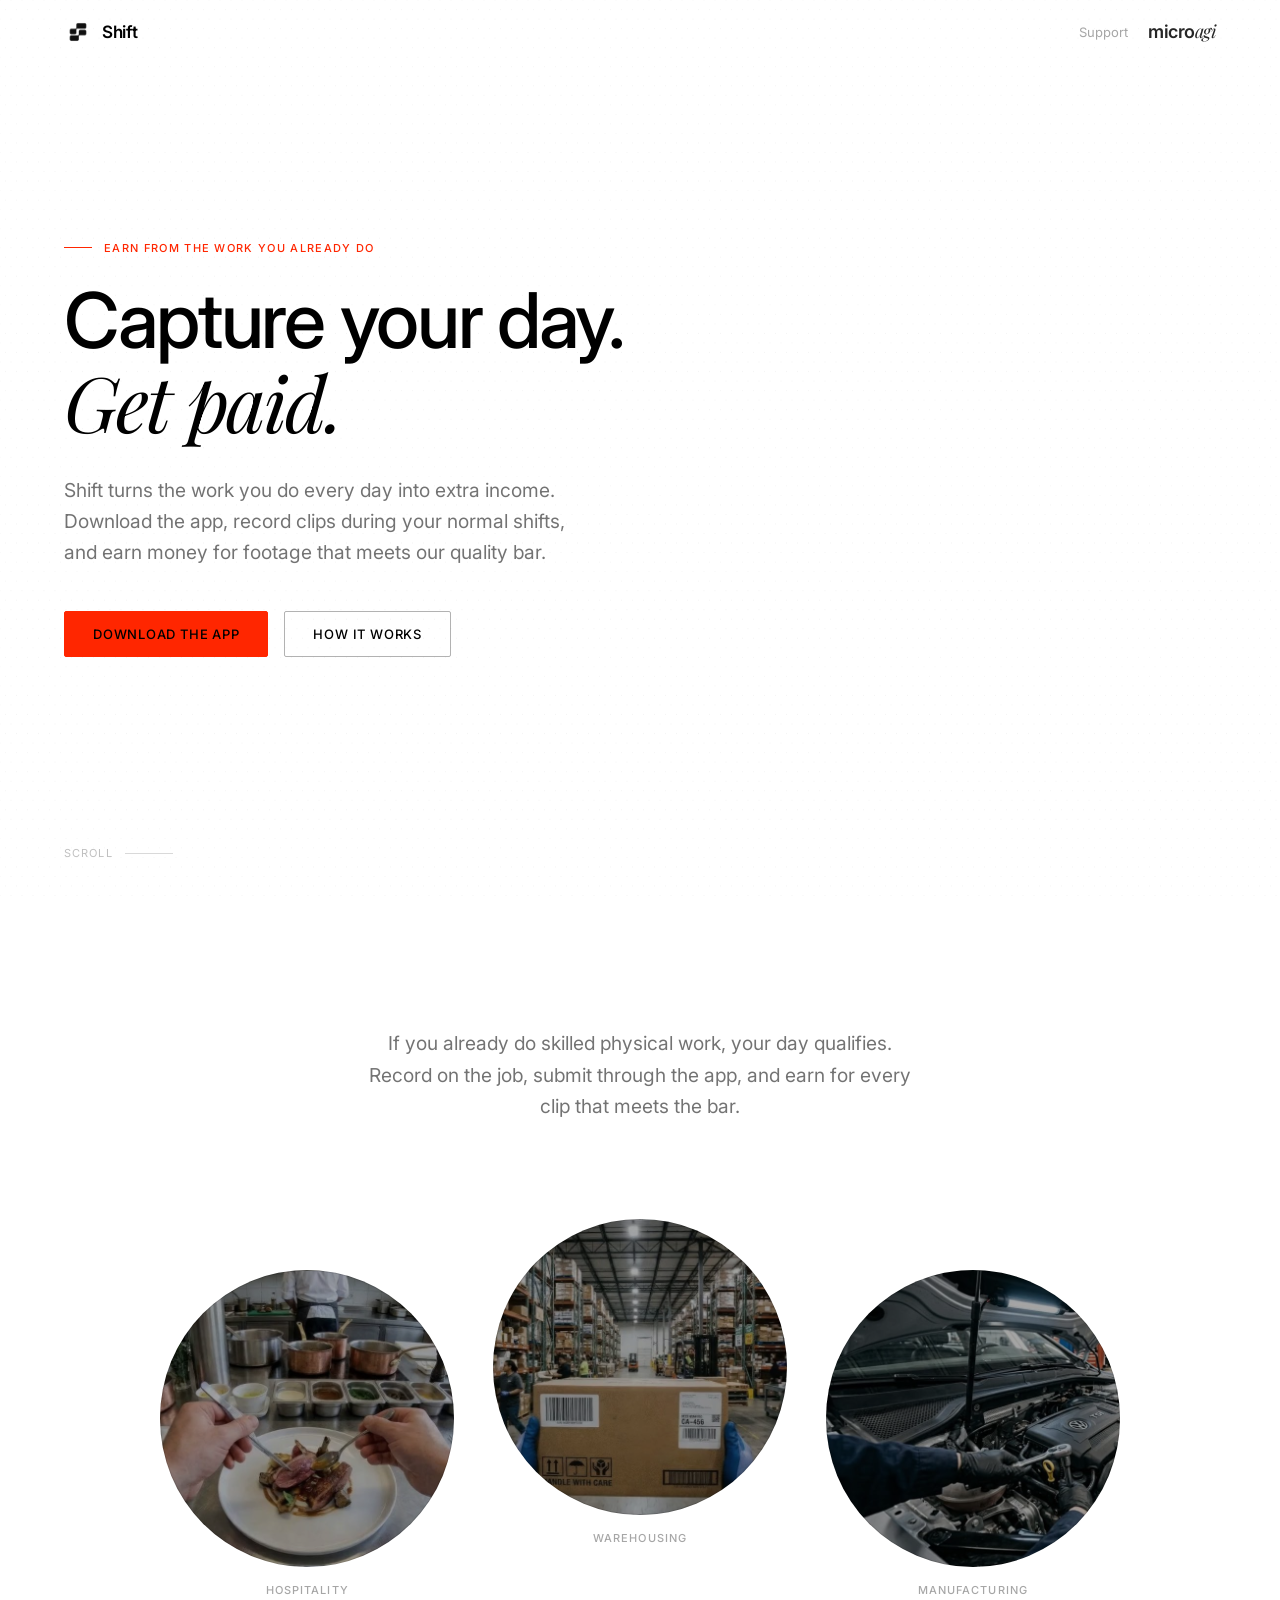
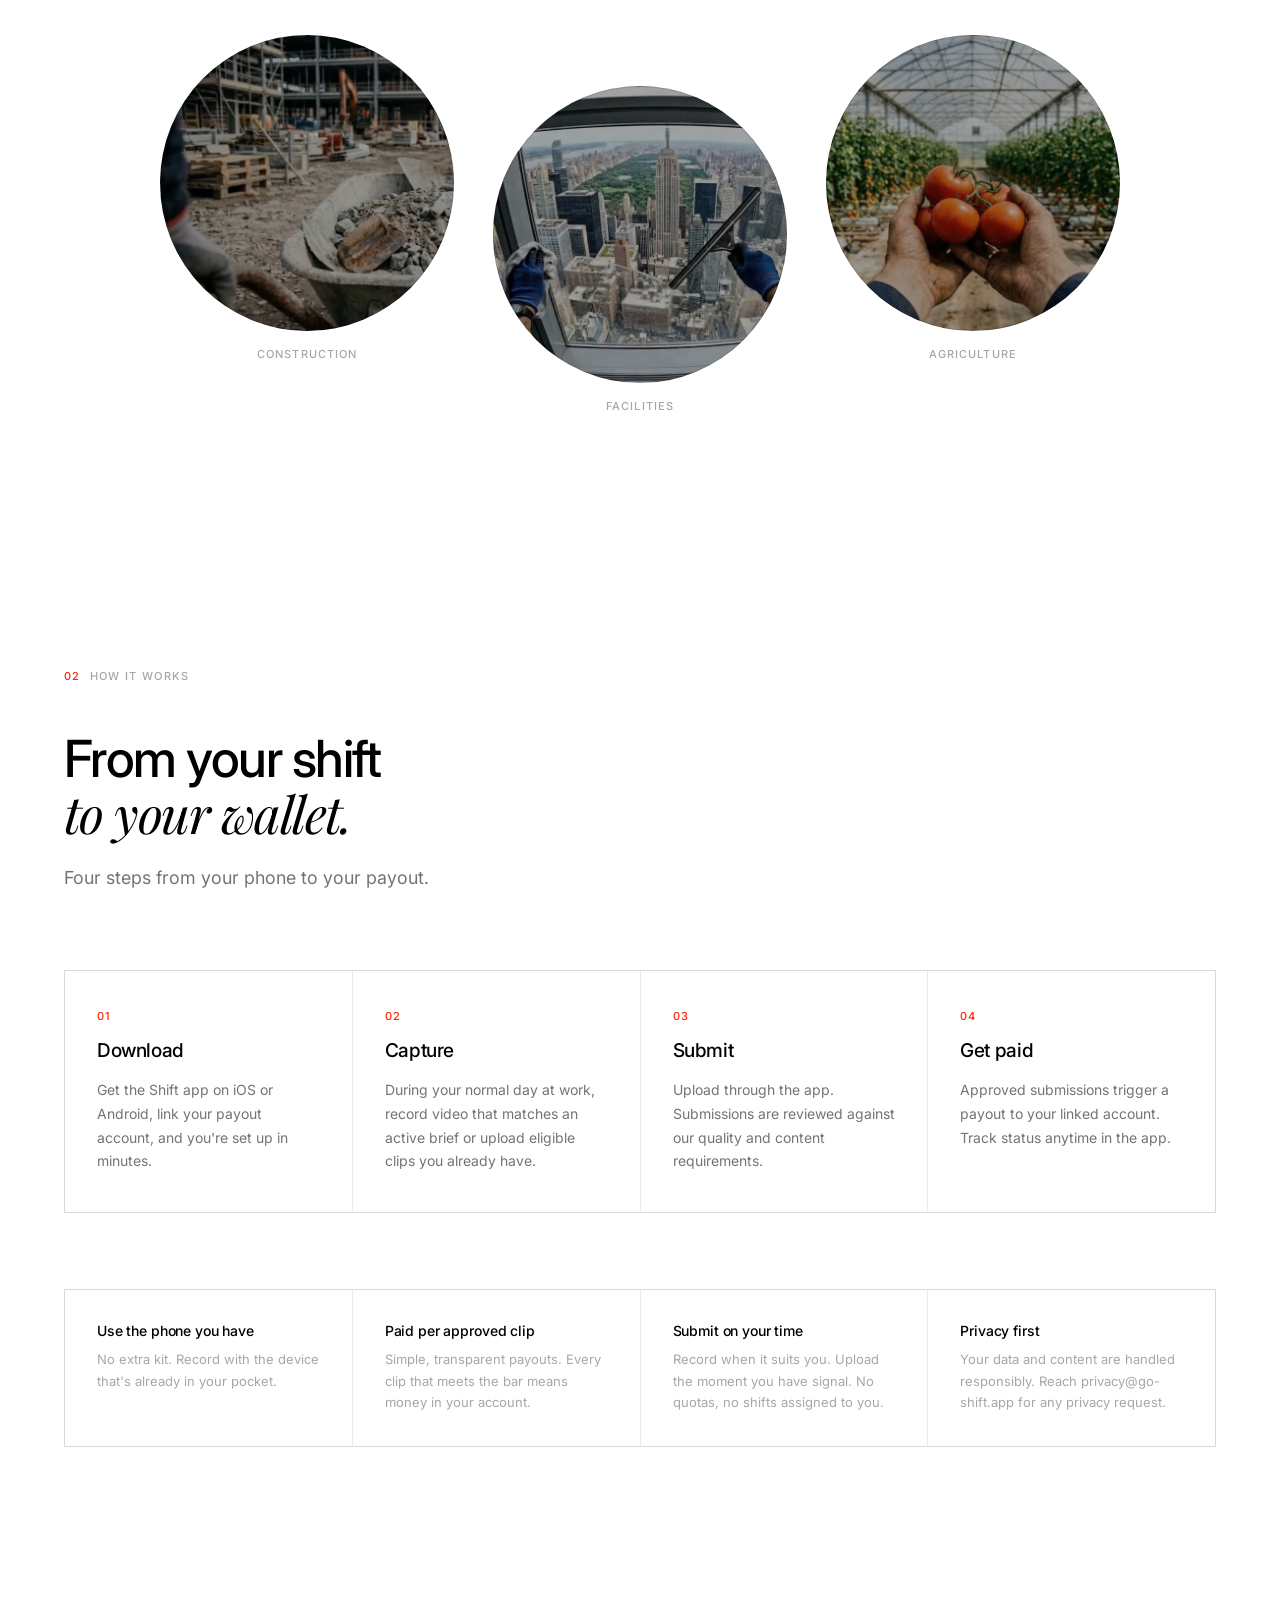
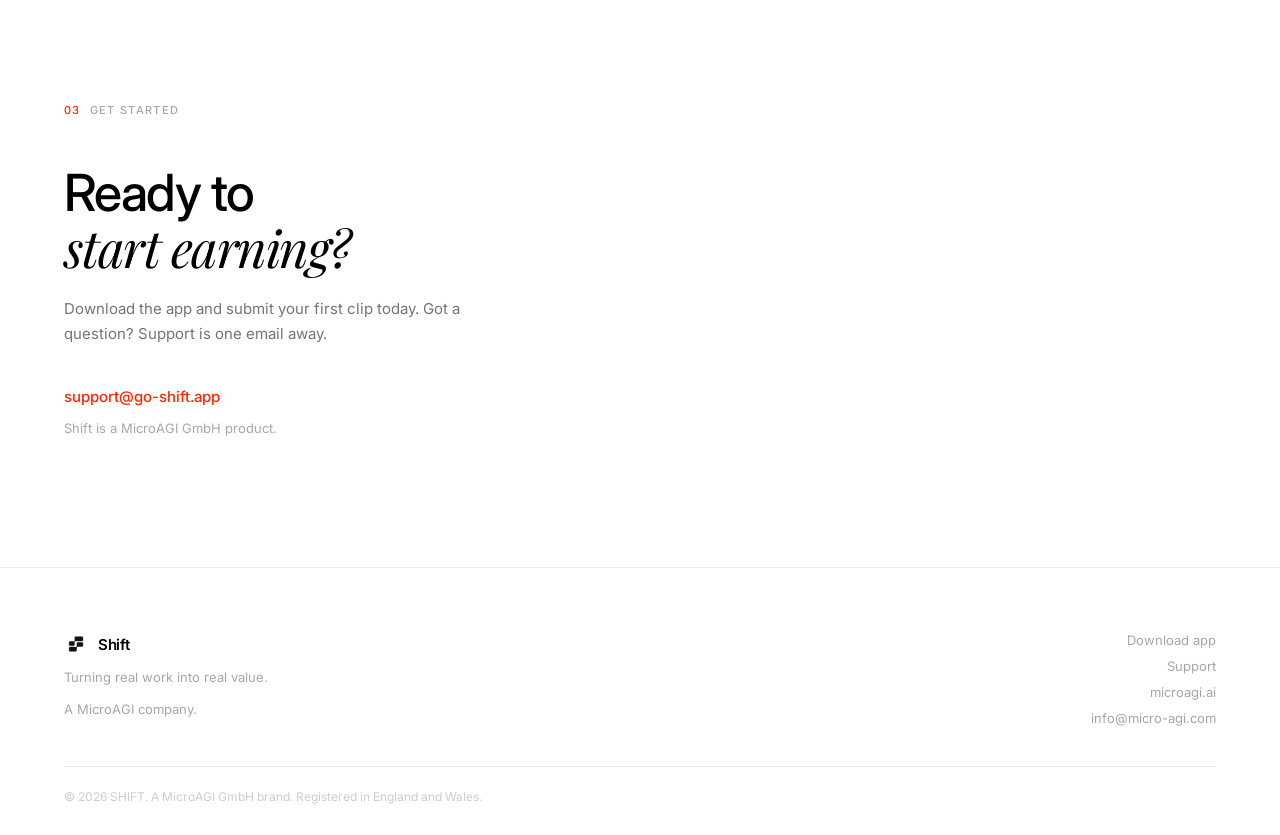
==== commit d46546c0: "Use Shift app icon + wordmark in nav and footer across all pages" ====
--- a/marketing/index.html
+++ b/marketing/index.html
@@ -11,6 +11,25 @@
   <link rel="preconnect" href="https://fonts.gstatic.com" crossorigin />
   <link href="https://fonts.googleapis.com/css2?family=Inter:wght@300;400;500;600;800&family=Playfair+Display:ital,wght@1,300;1,400&display=swap" rel="stylesheet" />
   <link rel="stylesheet" href="../site-assets/styles.css" />
+  <style>
+    .nav__logo, .footer__logo {
+      display: inline-flex;
+      align-items: center;
+      gap: 10px;
+    }
+    .nav__app-icon { width: 28px; height: 28px; border-radius: 7px; display: block; }
+    .footer__app-icon { width: 24px; height: 24px; border-radius: 6px; display: block; }
+    .nav__brand-text {
+      font-family: var(--font-sans);
+      font-size: 17px; font-weight: 600;
+      letter-spacing: -0.02em; color: var(--white);
+    }
+    .footer__brand-text {
+      font-family: var(--font-sans);
+      font-size: 15px; font-weight: 600;
+      letter-spacing: -0.02em; color: var(--white);
+    }
+  </style>
 </head>
 <body>
 
@@ -19,8 +38,9 @@
 
   <!-- NAV -->
   <header class="nav" id="nav">
-    <a href="#hero" class="nav__logo" aria-label="SHIFT Home">
-      <img src="../site-assets/img/logo.svg" alt="SHIFT" class="nav__logo-img" width="100" height="28" />
+    <a href="/" class="nav__logo" aria-label="Shift Home">
+      <img src="../assets/primary_icon.png" alt="" class="nav__app-icon" />
+      <span class="nav__brand-text">Shift</span>
     </a>
     <div class="nav__right">
       <a href="/support" class="footer__link">Support</a>
@@ -168,8 +188,9 @@
   <footer class="footer">
     <div class="footer__inner">
       <div class="footer__brand">
-        <a href="#hero" class="footer__logo" aria-label="SHIFT Home">
-          <img src="../site-assets/img/logo.svg" alt="SHIFT" class="footer__logo-img" width="80" height="22" />
+        <a href="/" class="footer__logo" aria-label="Shift Home">
+          <img src="../assets/primary_icon.png" alt="" class="footer__app-icon" />
+          <span class="footer__brand-text">Shift</span>
         </a>
         <p class="footer__tagline">Turning real work into real value.</p>
         <p class="footer__tagline">A MicroAGI company.</p>
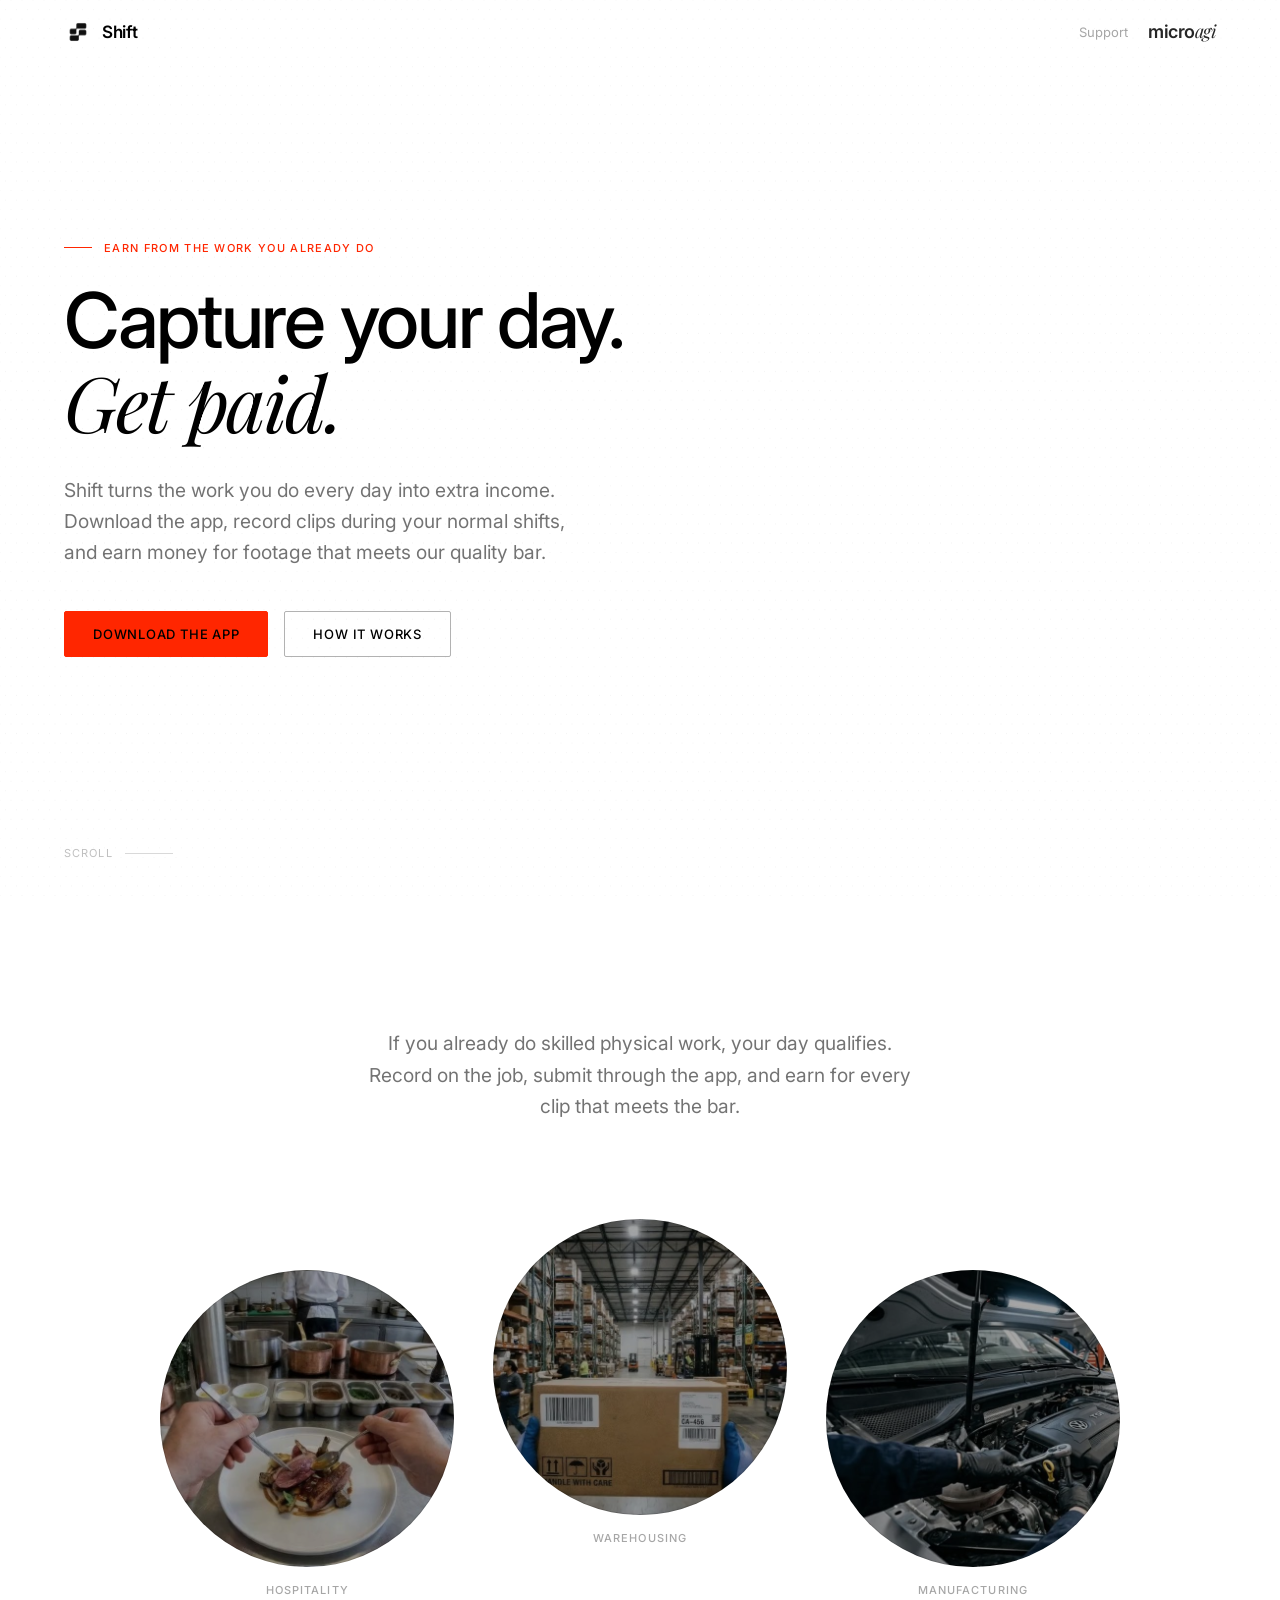
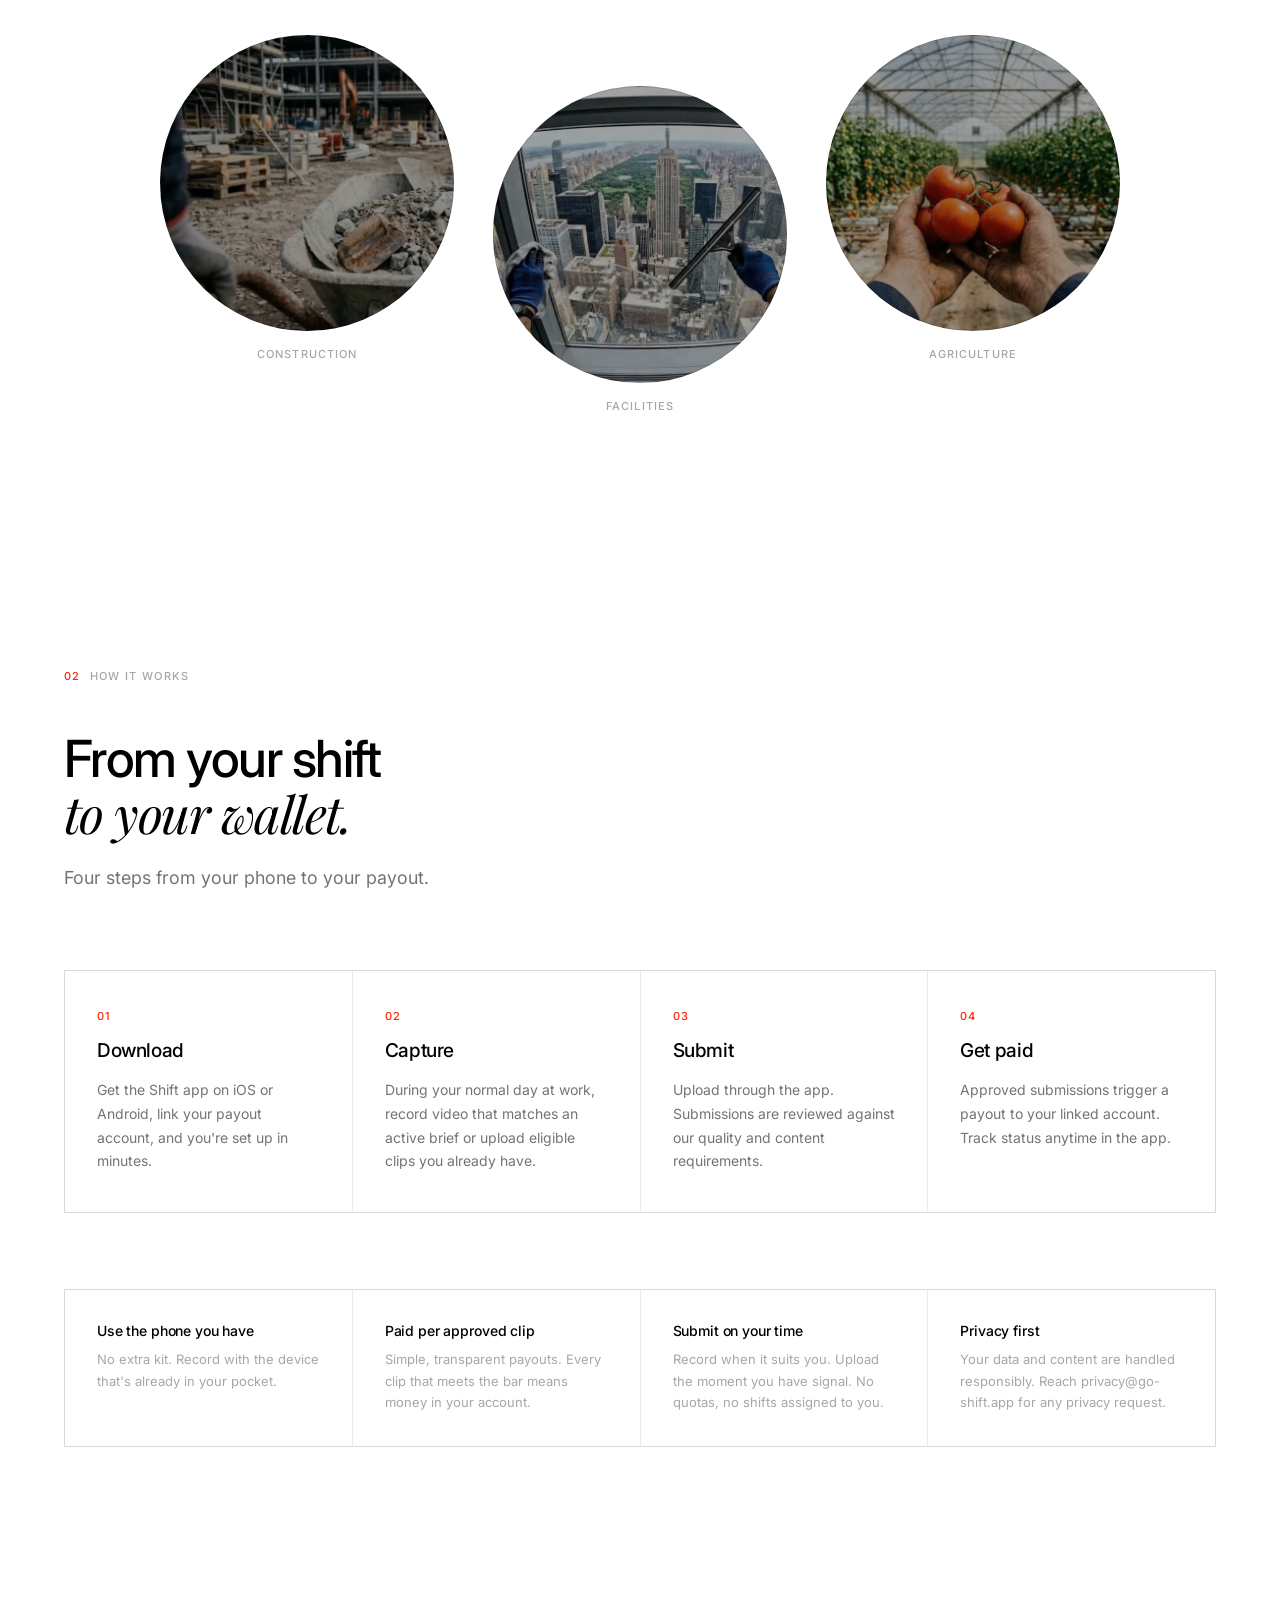
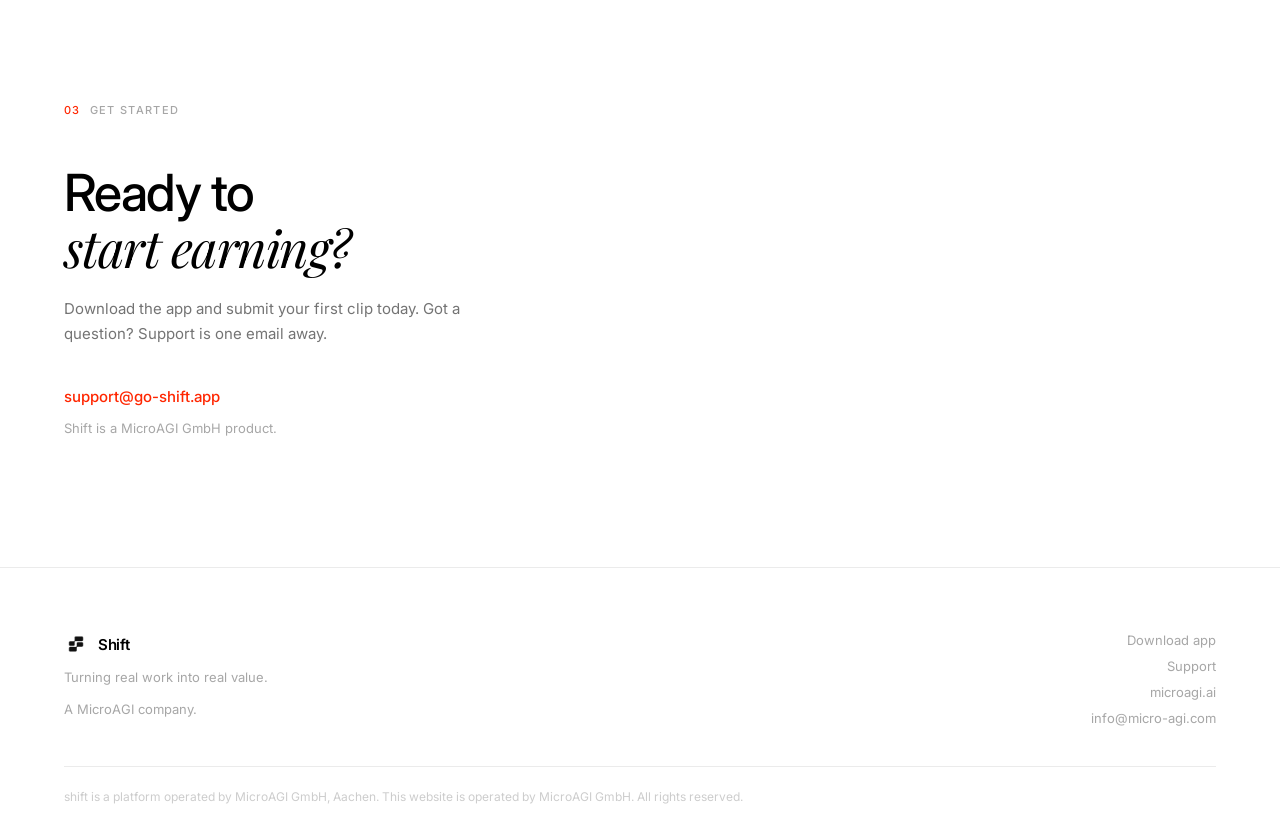
==== commit b7303e6b: "Name the operating entity in every footer States the provider attribution for MicroAGI GmbH, Aachen " ====
--- a/marketing/index.html
+++ b/marketing/index.html
@@ -203,7 +203,7 @@
       </div>
     </div>
     <div class="footer__bottom">
-      <p class="footer__copy">&copy; 2026 SHIFT. A MicroAGI GmbH brand. Registered in England and Wales.</p>
+      <p class="footer__copy">shift is a platform operated by MicroAGI GmbH, Aachen. This website is operated by MicroAGI GmbH. All rights reserved.</p>
     </div>
   </footer>
 
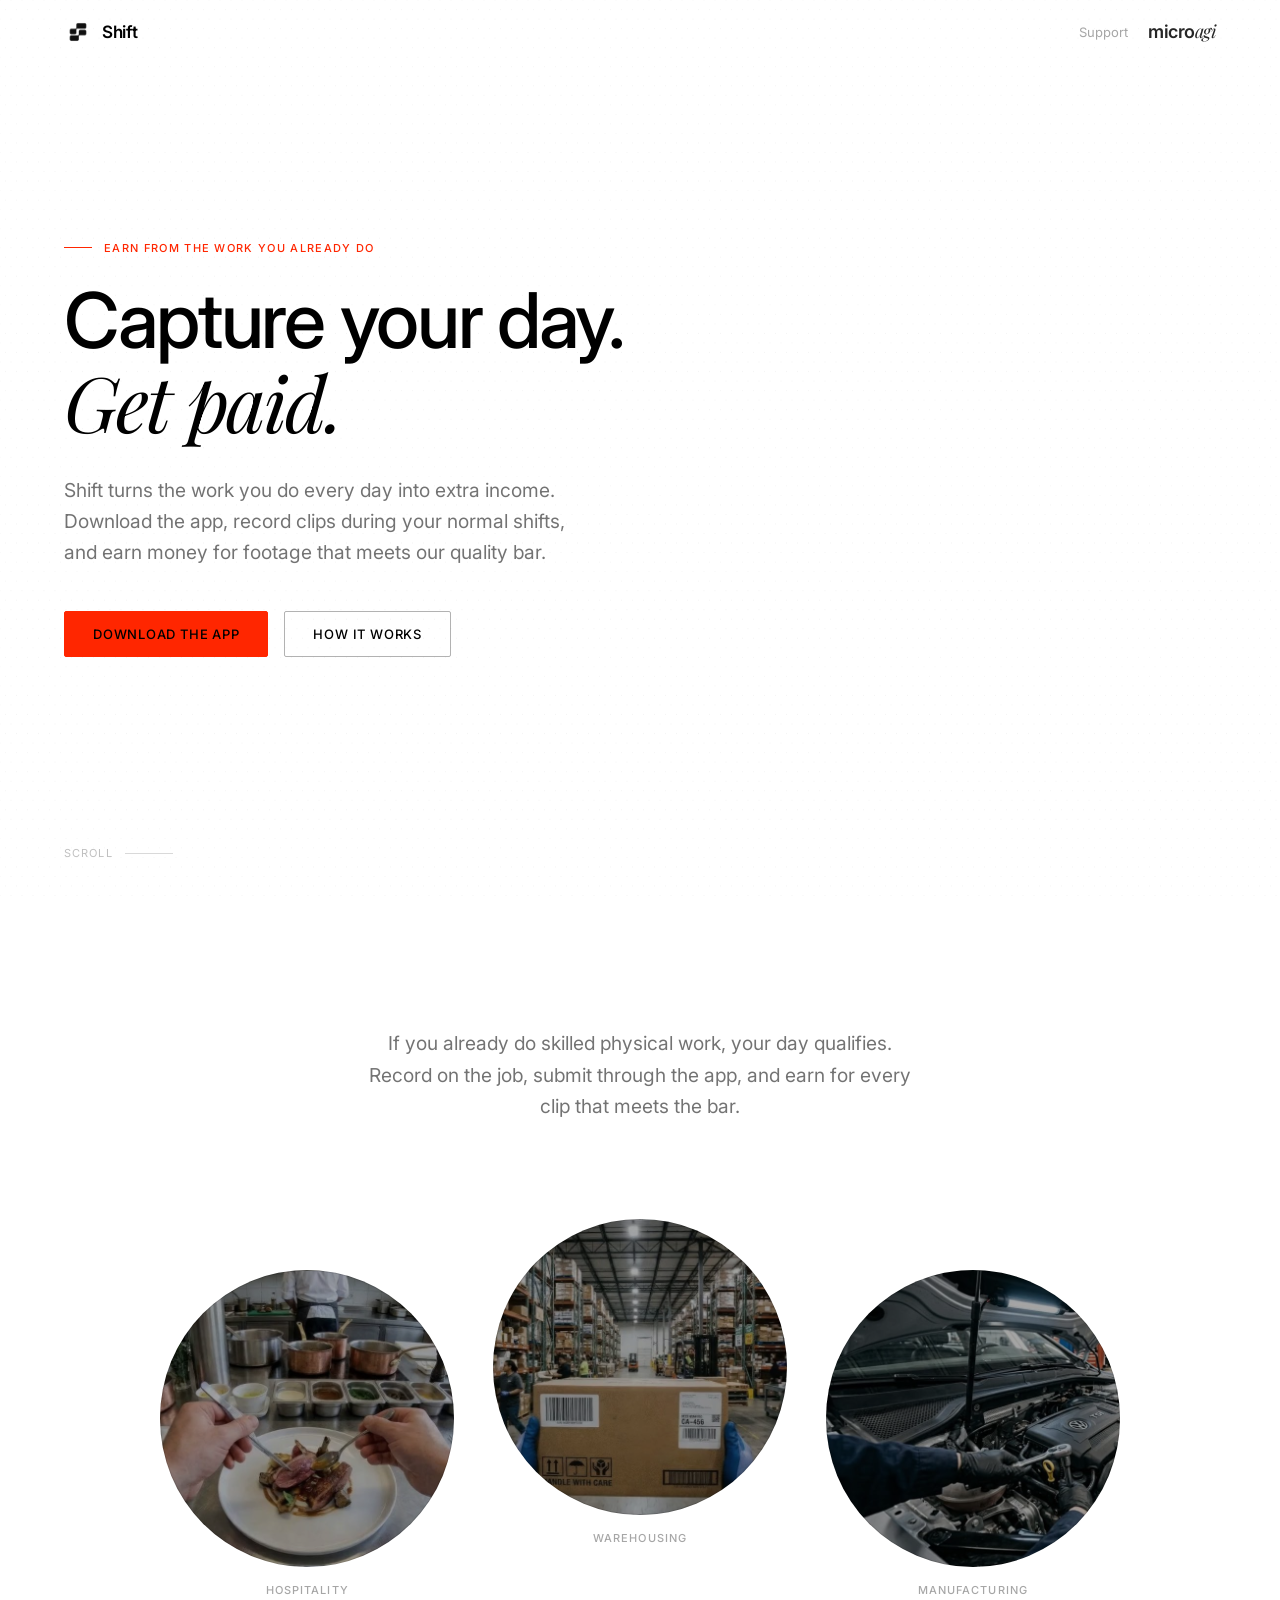
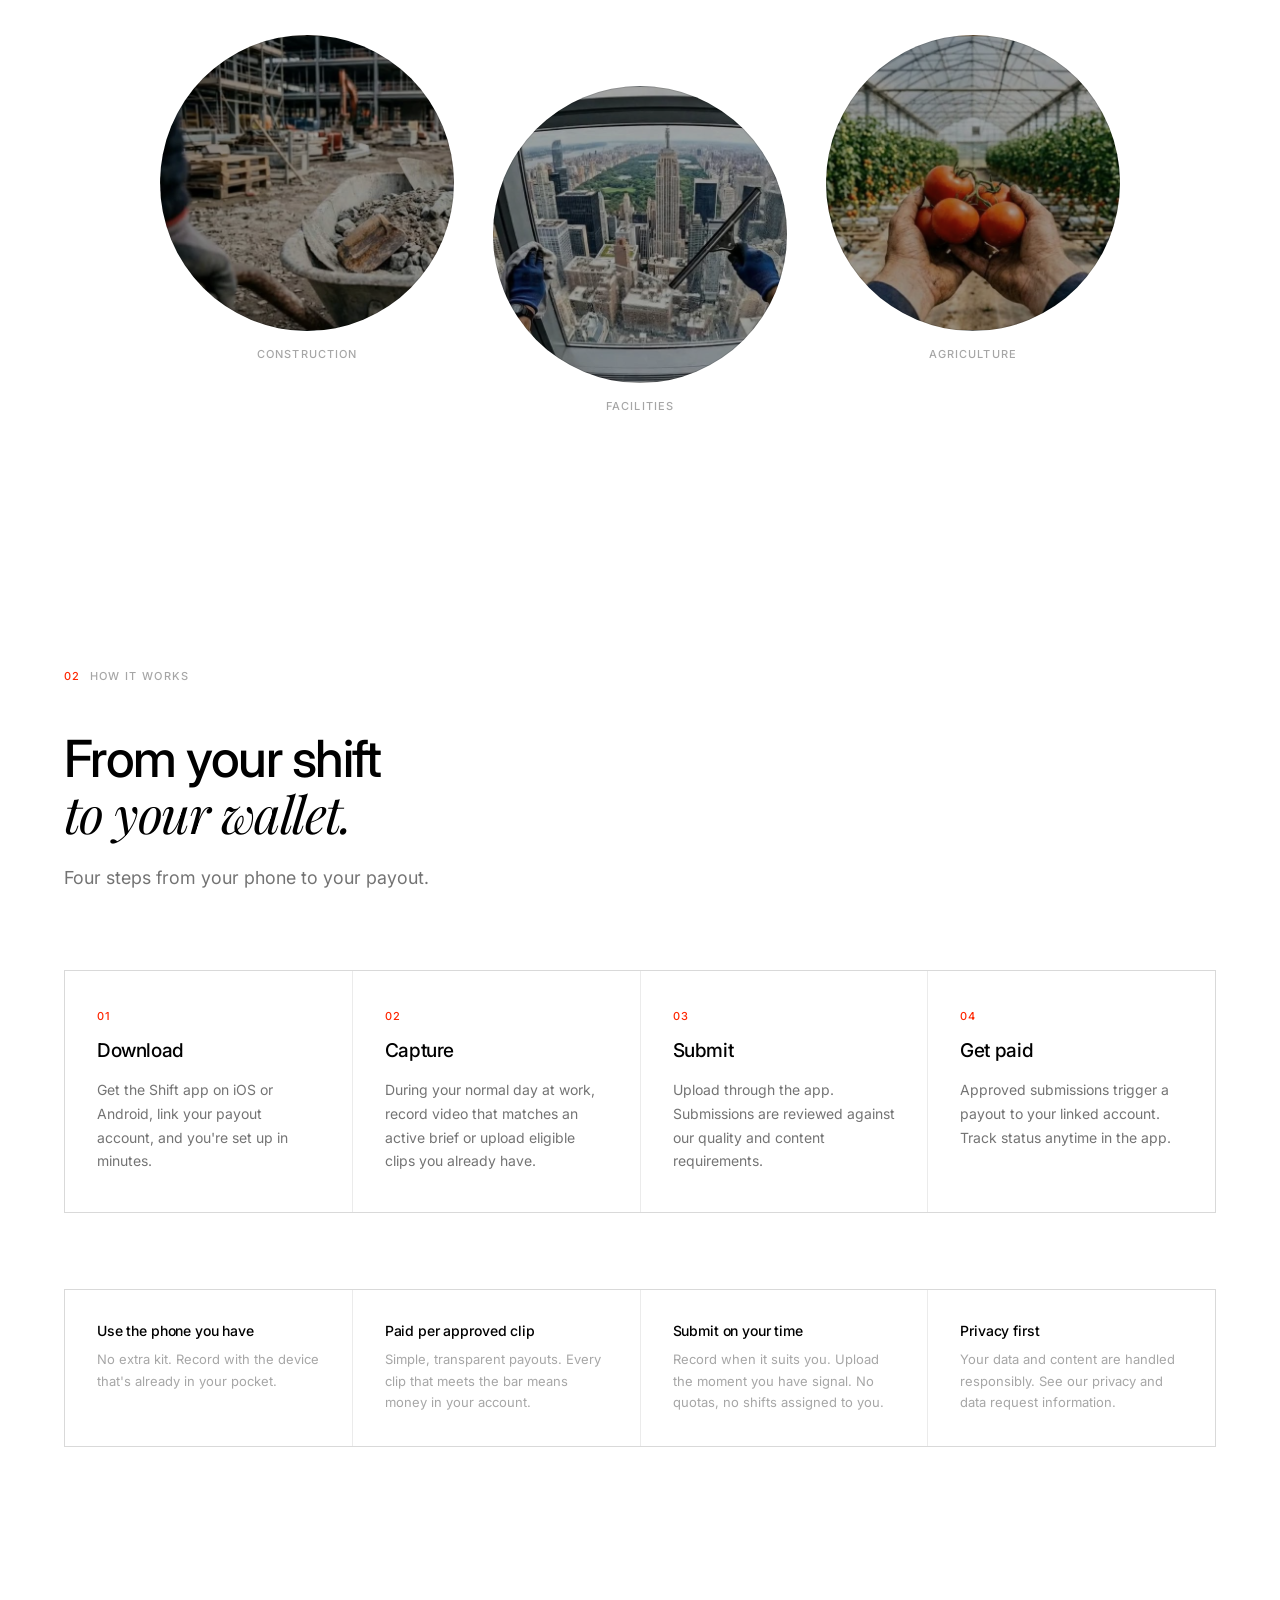
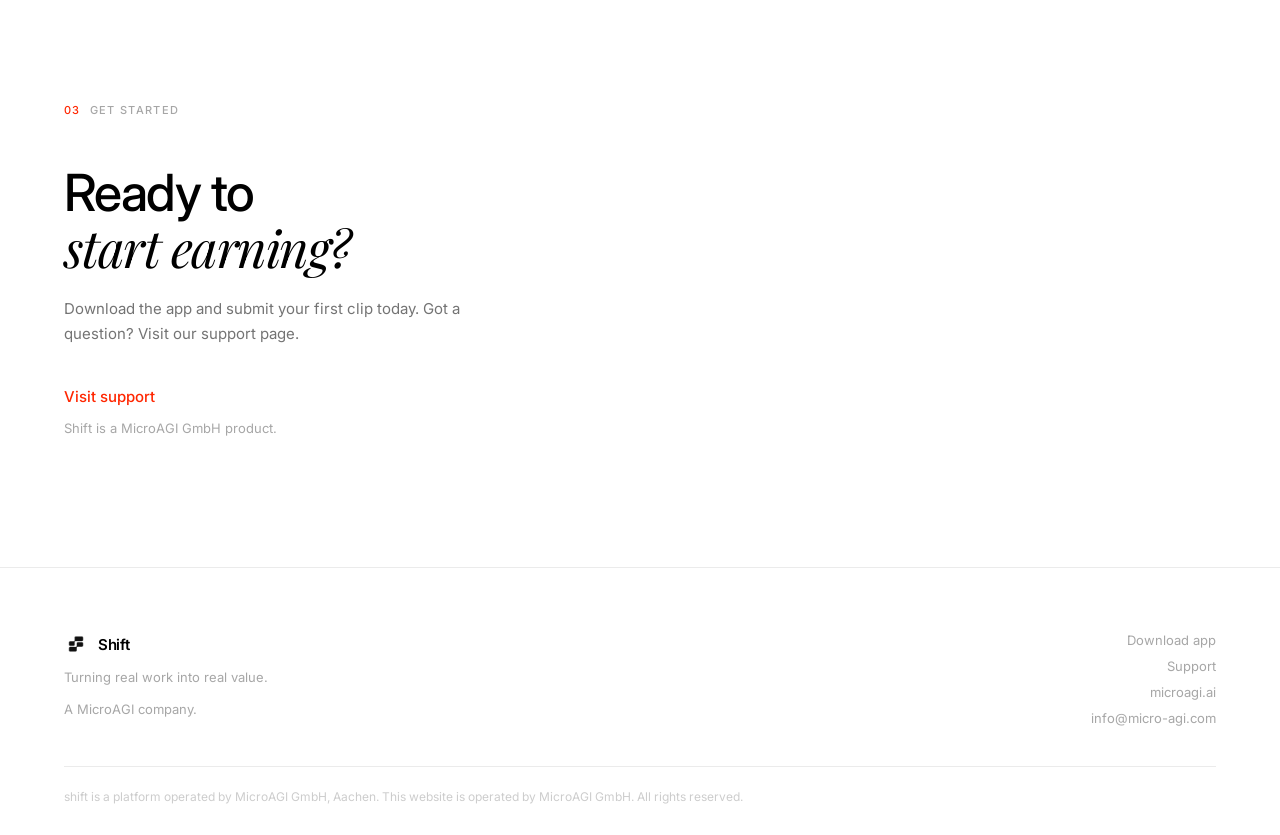
==== commit 4f488c4b: "Remove go-shift mailbox links from public website" ====
--- a/marketing/index.html
+++ b/marketing/index.html
@@ -159,7 +159,7 @@
         </div>
         <div class="how__pillar">
           <span class="how__pillar-title">Privacy first</span>
-          <p class="how__pillar-body">Your data and content are handled responsibly. Reach <a href="mailto:privacy@go-shift.app">privacy@go-shift.app</a> for any privacy request.</p>
+          <p class="how__pillar-body">Your data and content are handled responsibly. See our <a href="/support#privacy">privacy and data request information</a>.</p>
         </div>
       </div>
     </section>
@@ -175,9 +175,9 @@
           Ready to<br /><em>start earning?</em>
         </h2>
         <p class="contact__body">
-          Download the app and submit your first clip today. Got a question? Support is one email away.
+          Download the app and submit your first clip today. Got a question? Visit our support page.
         </p>
-        <a href="mailto:support@go-shift.app" class="contact__email">support@go-shift.app</a>
+        <a href="/support" class="contact__email">Visit support</a>
         <p class="contact__org">Shift is a MicroAGI GmbH product.</p>
       </div>
     </section>
